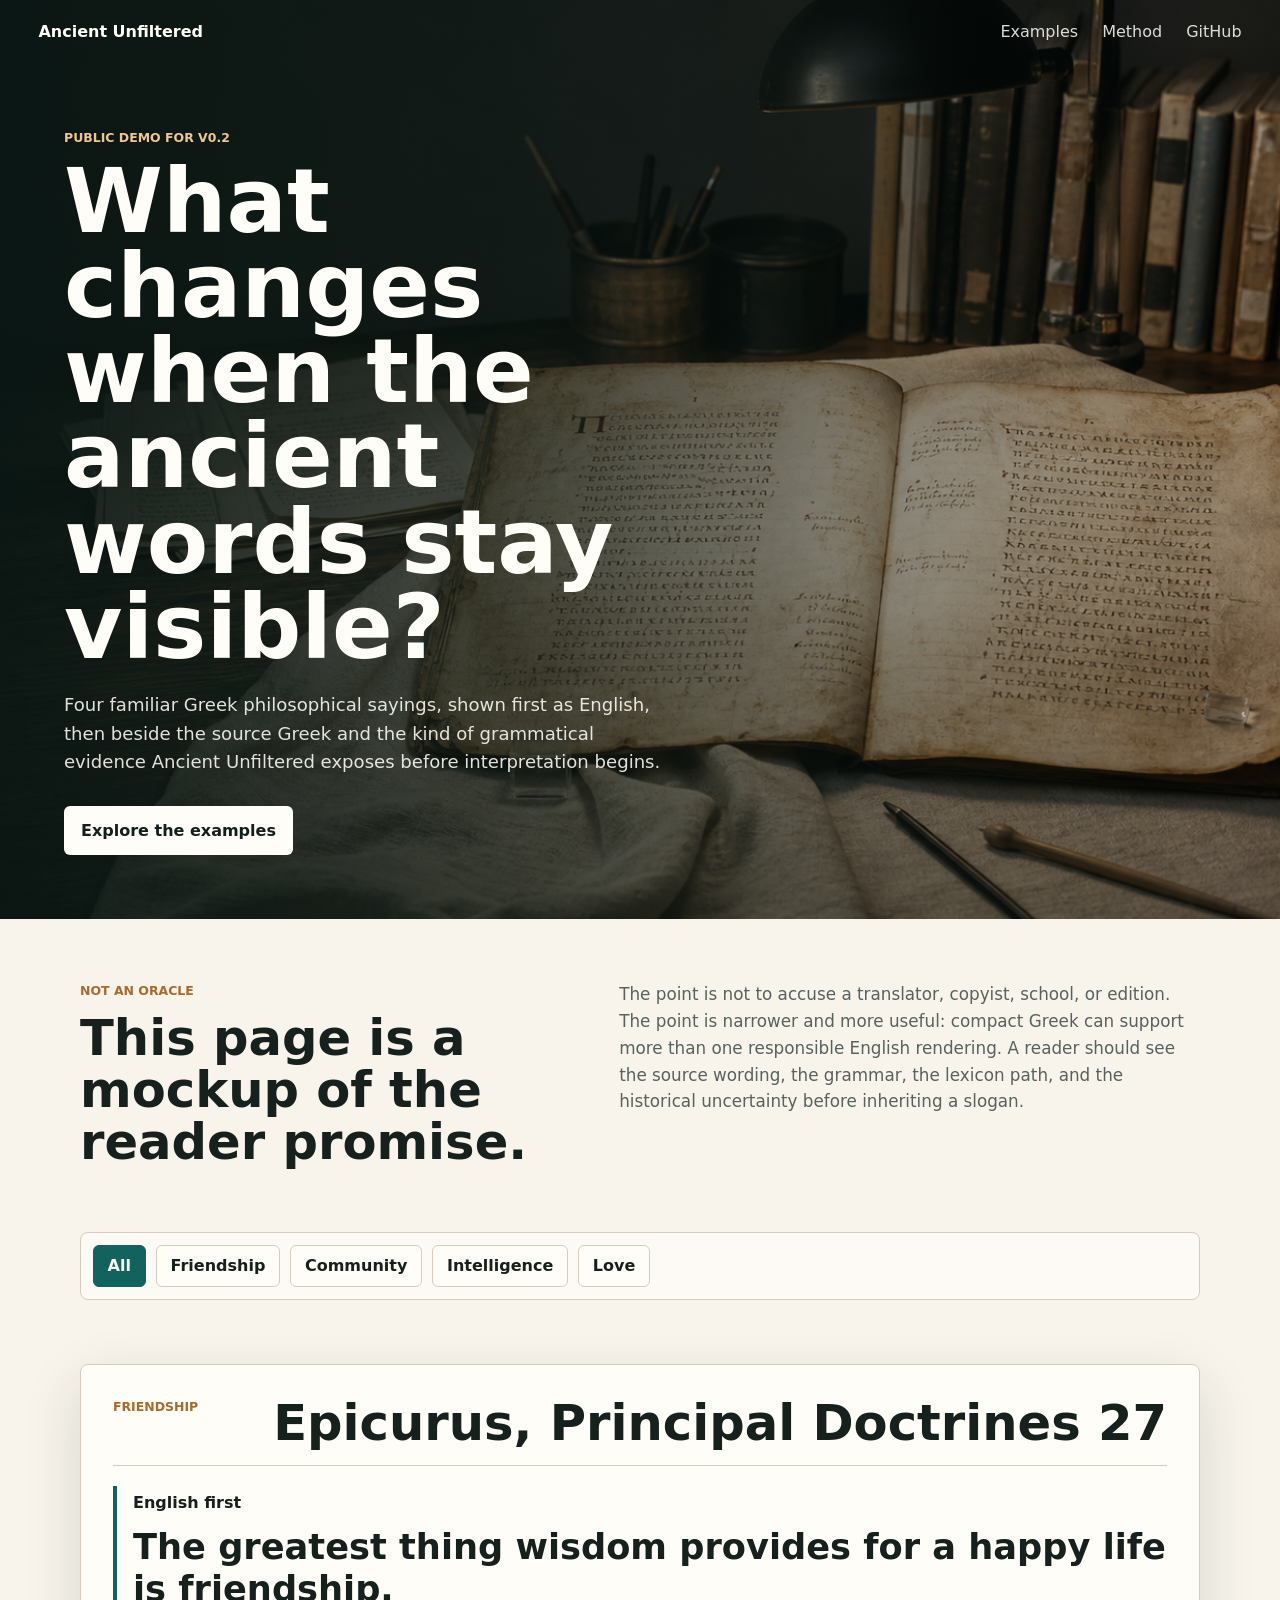
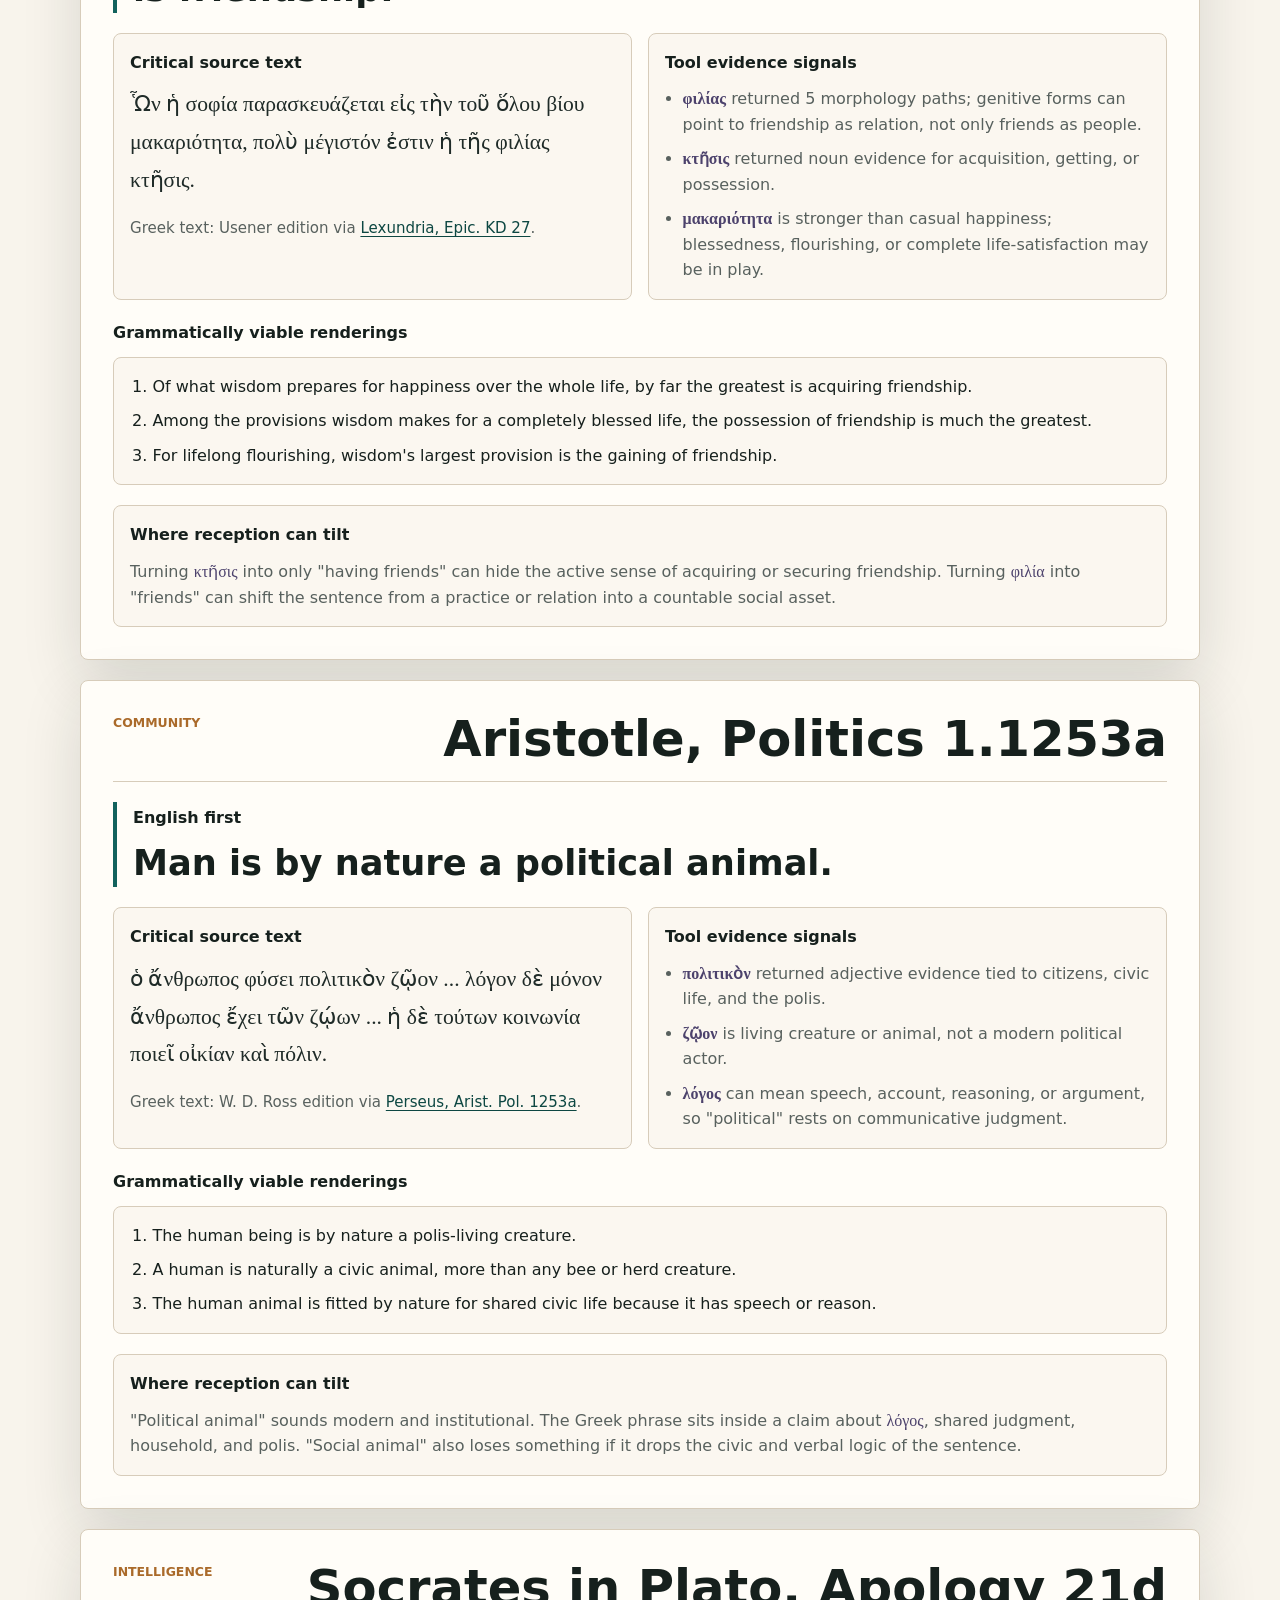
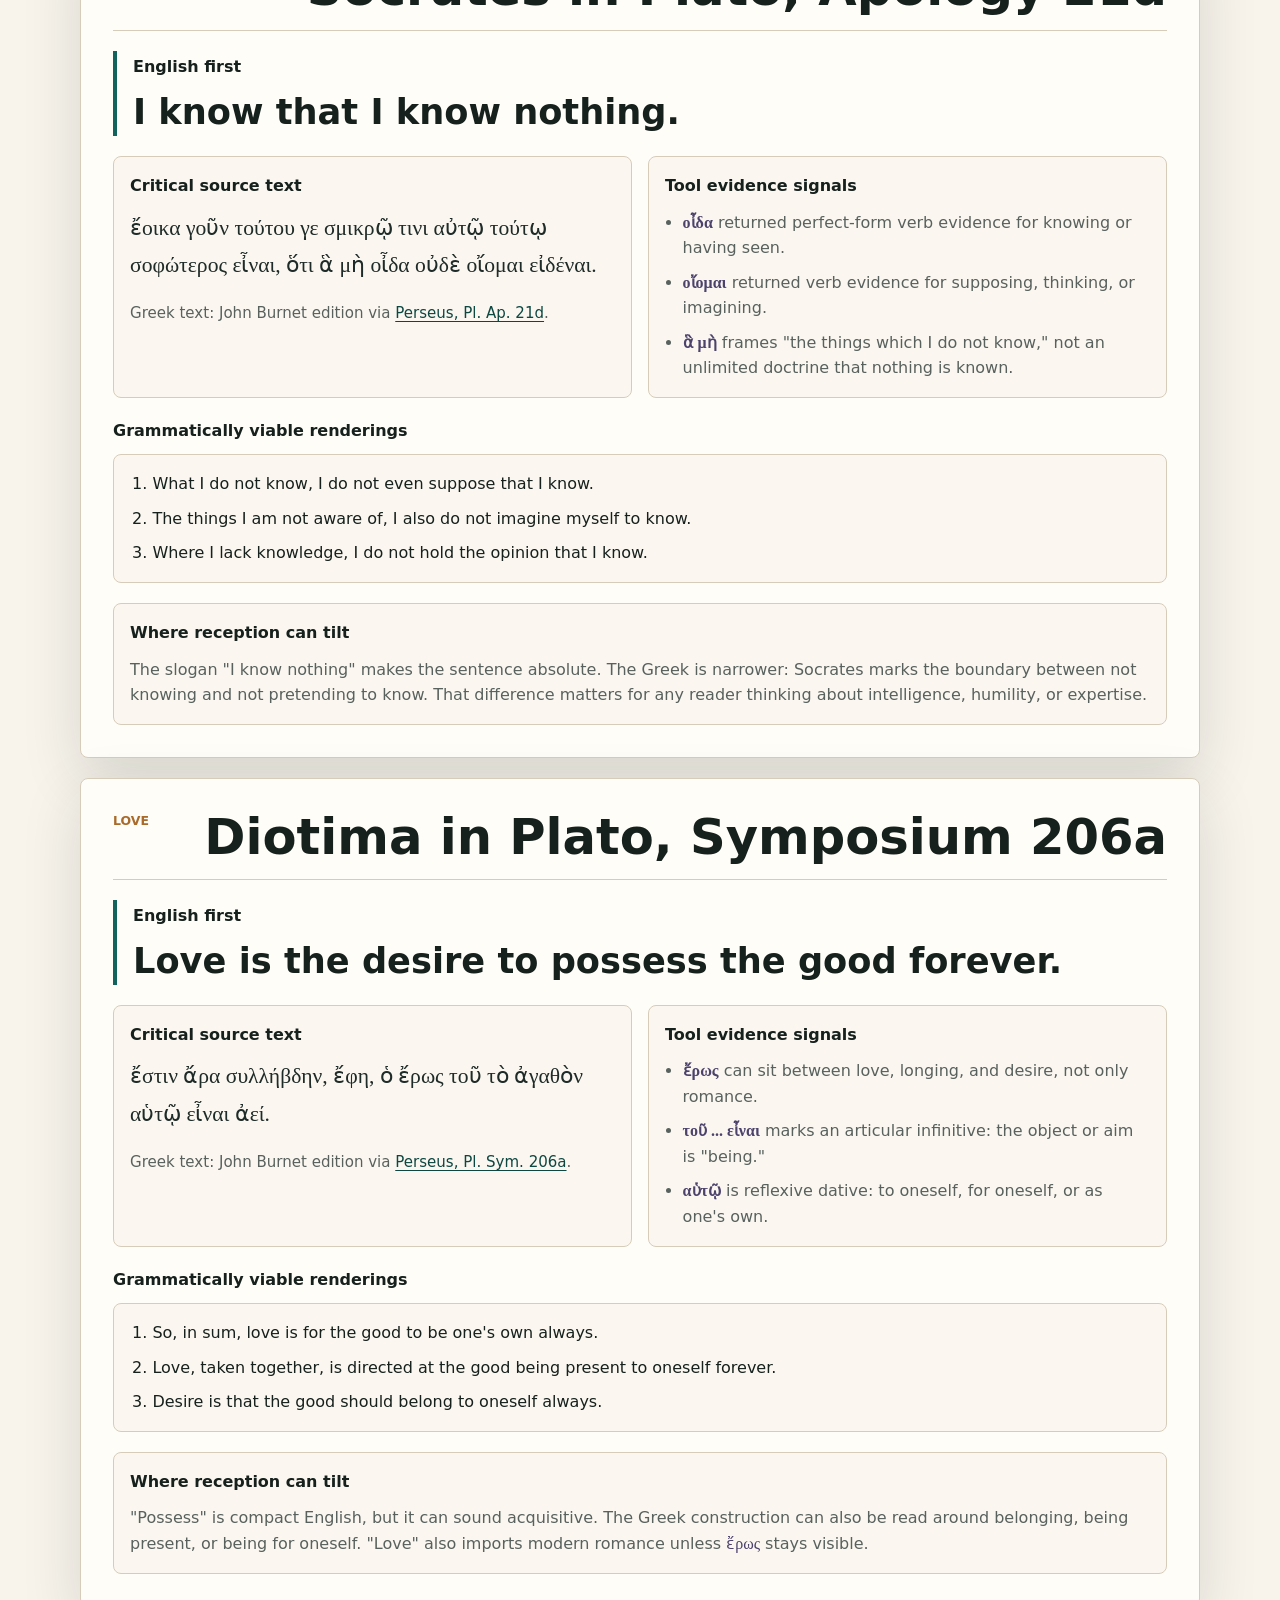
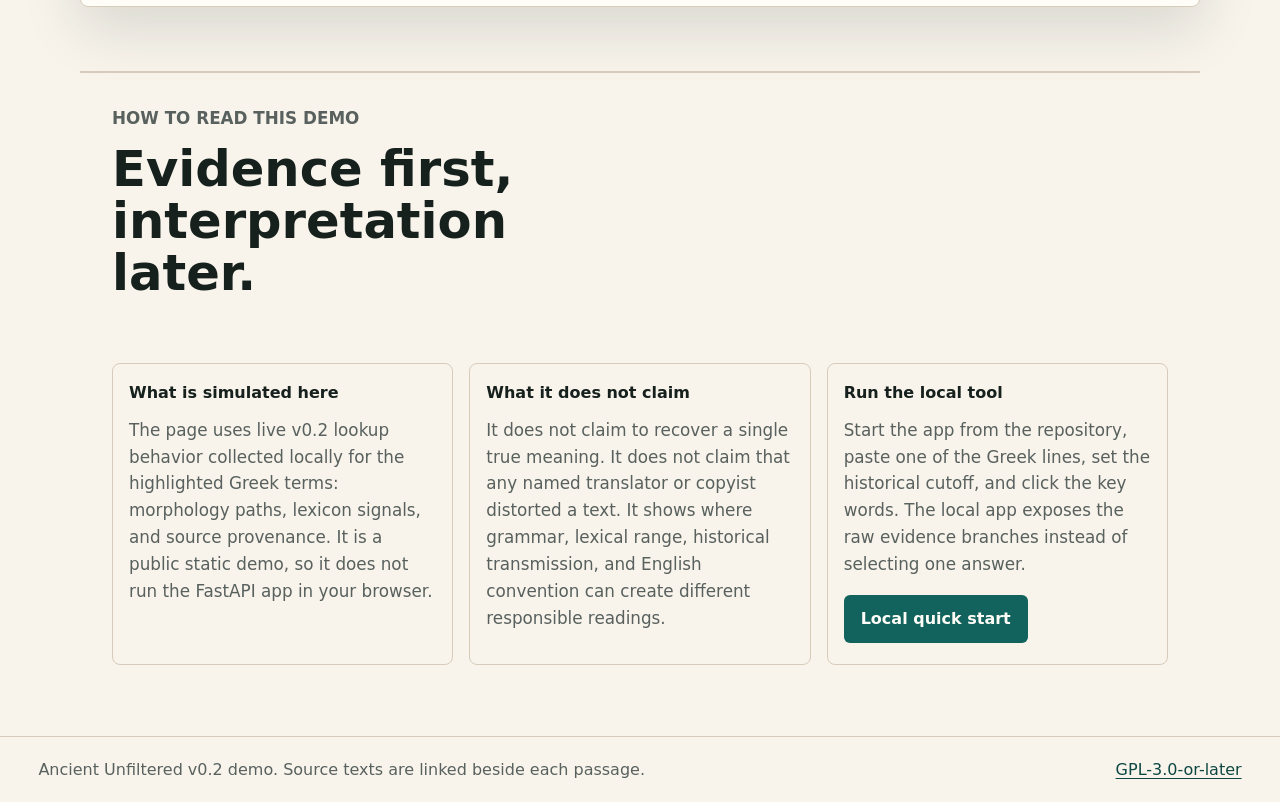
==== docs/index.html @ 6c8d10ff "Add public philosophy demo page" ====
<!doctype html>
<html lang="en">
  <head>
    <meta charset="utf-8">
    <meta name="viewport" content="width=device-width, initial-scale=1">
    <title>Ancient Unfiltered Demo</title>
    <meta
      name="description"
      content="A static Ancient Unfiltered demo showing how Greek grammar and source evidence can widen familiar philosophical translations."
    >
    <link rel="stylesheet" href="styles.css">
    <script src="demo.js" defer></script>
  </head>
  <body>
    <header class="hero">
      <nav class="topbar" aria-label="Demo navigation">
        <a class="brand" href="#top" aria-label="Ancient Unfiltered demo home">Ancient Unfiltered</a>
        <div class="navlinks">
          <a href="#examples">Examples</a>
          <a href="#method">Method</a>
          <a href="https://github.com/filipzarzynski/ancient-unfiltered">GitHub</a>
        </div>
      </nav>
      <section class="hero-copy" id="top">
        <p class="eyebrow">Public demo for v0.2</p>
        <h1>What changes when the ancient words stay visible?</h1>
        <p>
          Four familiar Greek philosophical sayings, shown first as English,
          then beside the source Greek and the kind of grammatical evidence
          Ancient Unfiltered exposes before interpretation begins.
        </p>
        <a class="primary-link" href="#examples">Explore the examples</a>
      </section>
    </header>

    <main>
      <section class="intro" aria-labelledby="intro-title">
        <div>
          <p class="eyebrow">Not an oracle</p>
          <h2 id="intro-title">This page is a mockup of the reader promise.</h2>
        </div>
        <p>
          The point is not to accuse a translator, copyist, school, or edition.
          The point is narrower and more useful: compact Greek can support more
          than one responsible English rendering. A reader should see the
          source wording, the grammar, the lexicon path, and the historical
          uncertainty before inheriting a slogan.
        </p>
      </section>

      <section class="toolbar" aria-label="Filter examples">
        <button class="filter-button active" type="button" data-filter="all">All</button>
        <button class="filter-button" type="button" data-filter="friendship">Friendship</button>
        <button class="filter-button" type="button" data-filter="community">Community</button>
        <button class="filter-button" type="button" data-filter="intelligence">Intelligence</button>
        <button class="filter-button" type="button" data-filter="love">Love</button>
      </section>

      <section class="examples" id="examples" aria-label="Greek philosophy examples">
        <article class="example" data-theme="friendship">
          <div class="example-heading">
            <p class="theme-label">Friendship</p>
            <h2>Epicurus, Principal Doctrines 27</h2>
          </div>

          <section class="english-first" aria-label="English first">
            <h3>English first</h3>
            <p>The greatest thing wisdom provides for a happy life is friendship.</p>
          </section>

          <div class="source-grid">
            <section aria-label="Greek source">
              <h3>Critical source text</h3>
              <blockquote lang="grc">
                Ὧν ἡ σοφία παρασκευάζεται εἰς τὴν τοῦ ὅλου βίου μακαριότητα,
                πολὺ μέγιστόν ἐστιν ἡ τῆς φιλίας κτῆσις.
              </blockquote>
              <p class="source-note">
                Greek text: Usener edition via
                <a href="https://lexundria.com/epic_kd/27/cf">Lexundria, Epic. KD 27</a>.
              </p>
            </section>

            <section aria-label="Tool evidence">
              <h3>Tool evidence signals</h3>
              <ul class="evidence-list">
                <li><strong>φιλίας</strong> returned 5 morphology paths; genitive forms can point to friendship as relation, not only friends as people.</li>
                <li><strong>κτῆσις</strong> returned noun evidence for acquisition, getting, or possession.</li>
                <li><strong>μακαριότητα</strong> is stronger than casual happiness; blessedness, flourishing, or complete life-satisfaction may be in play.</li>
              </ul>
            </section>
          </div>

          <section aria-label="Translation variants">
            <h3>Grammatically viable renderings</h3>
            <ol class="renderings">
              <li>Of what wisdom prepares for happiness over the whole life, by far the greatest is acquiring friendship.</li>
              <li>Among the provisions wisdom makes for a completely blessed life, the possession of friendship is much the greatest.</li>
              <li>For lifelong flourishing, wisdom's largest provision is the gaining of friendship.</li>
            </ol>
          </section>

          <section class="tilt" aria-label="Translation tilt">
            <h3>Where reception can tilt</h3>
            <p>
              Turning <span lang="grc">κτῆσις</span> into only "having friends"
              can hide the active sense of acquiring or securing friendship.
              Turning <span lang="grc">φιλία</span> into "friends" can shift the
              sentence from a practice or relation into a countable social asset.
            </p>
          </section>
        </article>

        <article class="example" data-theme="community">
          <div class="example-heading">
            <p class="theme-label">Community</p>
            <h2>Aristotle, Politics 1.1253a</h2>
          </div>

          <section class="english-first" aria-label="English first">
            <h3>English first</h3>
            <p>Man is by nature a political animal.</p>
          </section>

          <div class="source-grid">
            <section aria-label="Greek source">
              <h3>Critical source text</h3>
              <blockquote lang="grc">
                ὁ ἄνθρωπος φύσει πολιτικὸν ζῷον ... λόγον δὲ μόνον ἄνθρωπος
                ἔχει τῶν ζῴων ... ἡ δὲ τούτων κοινωνία ποιεῖ οἰκίαν καὶ πόλιν.
              </blockquote>
              <p class="source-note">
                Greek text: W. D. Ross edition via
                <a href="https://www.perseus.tufts.edu/hopper/text?doc=Perseus%3Aabo%3Atlg%2C0086%2C035%3A1%3A1253a">Perseus, Arist. Pol. 1253a</a>.
              </p>
            </section>

            <section aria-label="Tool evidence">
              <h3>Tool evidence signals</h3>
              <ul class="evidence-list">
                <li><strong>πολιτικὸν</strong> returned adjective evidence tied to citizens, civic life, and the polis.</li>
                <li><strong>ζῷον</strong> is living creature or animal, not a modern political actor.</li>
                <li><strong>λόγος</strong> can mean speech, account, reasoning, or argument, so "political" rests on communicative judgment.</li>
              </ul>
            </section>
          </div>

          <section aria-label="Translation variants">
            <h3>Grammatically viable renderings</h3>
            <ol class="renderings">
              <li>The human being is by nature a polis-living creature.</li>
              <li>A human is naturally a civic animal, more than any bee or herd creature.</li>
              <li>The human animal is fitted by nature for shared civic life because it has speech or reason.</li>
            </ol>
          </section>

          <section class="tilt" aria-label="Translation tilt">
            <h3>Where reception can tilt</h3>
            <p>
              "Political animal" sounds modern and institutional. The Greek
              phrase sits inside a claim about <span lang="grc">λόγος</span>,
              shared judgment, household, and polis. "Social animal" also loses
              something if it drops the civic and verbal logic of the sentence.
            </p>
          </section>
        </article>

        <article class="example" data-theme="intelligence">
          <div class="example-heading">
            <p class="theme-label">Intelligence</p>
            <h2>Socrates in Plato, Apology 21d</h2>
          </div>

          <section class="english-first" aria-label="English first">
            <h3>English first</h3>
            <p>I know that I know nothing.</p>
          </section>

          <div class="source-grid">
            <section aria-label="Greek source">
              <h3>Critical source text</h3>
              <blockquote lang="grc">
                ἔοικα γοῦν τούτου γε σμικρῷ τινι αὐτῷ τούτῳ σοφώτερος εἶναι,
                ὅτι ἃ μὴ οἶδα οὐδὲ οἴομαι εἰδέναι.
              </blockquote>
              <p class="source-note">
                Greek text: John Burnet edition via
                <a href="https://www.perseus.tufts.edu/hopper/text?doc=Perseus%3Atext%3A1999.01.0169%3Atext%3DApol.%3Asection%3D21d">Perseus, Pl. Ap. 21d</a>.
              </p>
            </section>

            <section aria-label="Tool evidence">
              <h3>Tool evidence signals</h3>
              <ul class="evidence-list">
                <li><strong>οἶδα</strong> returned perfect-form verb evidence for knowing or having seen.</li>
                <li><strong>οἴομαι</strong> returned verb evidence for supposing, thinking, or imagining.</li>
                <li><strong>ἃ μὴ</strong> frames "the things which I do not know," not an unlimited doctrine that nothing is known.</li>
              </ul>
            </section>
          </div>

          <section aria-label="Translation variants">
            <h3>Grammatically viable renderings</h3>
            <ol class="renderings">
              <li>What I do not know, I do not even suppose that I know.</li>
              <li>The things I am not aware of, I also do not imagine myself to know.</li>
              <li>Where I lack knowledge, I do not hold the opinion that I know.</li>
            </ol>
          </section>

          <section class="tilt" aria-label="Translation tilt">
            <h3>Where reception can tilt</h3>
            <p>
              The slogan "I know nothing" makes the sentence absolute. The
              Greek is narrower: Socrates marks the boundary between not knowing
              and not pretending to know. That difference matters for any reader
              thinking about intelligence, humility, or expertise.
            </p>
          </section>
        </article>

        <article class="example" data-theme="love">
          <div class="example-heading">
            <p class="theme-label">Love</p>
            <h2>Diotima in Plato, Symposium 206a</h2>
          </div>

          <section class="english-first" aria-label="English first">
            <h3>English first</h3>
            <p>Love is the desire to possess the good forever.</p>
          </section>

          <div class="source-grid">
            <section aria-label="Greek source">
              <h3>Critical source text</h3>
              <blockquote lang="grc">
                ἔστιν ἄρα συλλήβδην, ἔφη, ὁ ἔρως τοῦ τὸ ἀγαθὸν αὑτῷ εἶναι ἀεί.
              </blockquote>
              <p class="source-note">
                Greek text: John Burnet edition via
                <a href="https://www.perseus.tufts.edu/hopper/text?doc=Perseus%3Atext%3A1999.01.0173%3Atext%3DSym.%3Apage%3D206">Perseus, Pl. Sym. 206a</a>.
              </p>
            </section>

            <section aria-label="Tool evidence">
              <h3>Tool evidence signals</h3>
              <ul class="evidence-list">
                <li><strong>ἔρως</strong> can sit between love, longing, and desire, not only romance.</li>
                <li><strong>τοῦ ... εἶναι</strong> marks an articular infinitive: the object or aim is "being."</li>
                <li><strong>αὑτῷ</strong> is reflexive dative: to oneself, for oneself, or as one's own.</li>
              </ul>
            </section>
          </div>

          <section aria-label="Translation variants">
            <h3>Grammatically viable renderings</h3>
            <ol class="renderings">
              <li>So, in sum, love is for the good to be one's own always.</li>
              <li>Love, taken together, is directed at the good being present to oneself forever.</li>
              <li>Desire is that the good should belong to oneself always.</li>
            </ol>
          </section>

          <section class="tilt" aria-label="Translation tilt">
            <h3>Where reception can tilt</h3>
            <p>
              "Possess" is compact English, but it can sound acquisitive. The
              Greek construction can also be read around belonging, being
              present, or being for oneself. "Love" also imports modern romance
              unless <span lang="grc">ἔρως</span> stays visible.
            </p>
          </section>
        </article>
      </section>

      <section class="method" id="method" aria-labelledby="method-title">
        <div>
          <p class="eyebrow">How to read this demo</p>
          <h2 id="method-title">Evidence first, interpretation later.</h2>
        </div>
        <div class="method-grid">
          <section>
            <h3>What is simulated here</h3>
            <p>
              The page uses live v0.2 lookup behavior collected locally for the
              highlighted Greek terms: morphology paths, lexicon signals, and
              source provenance. It is a public static demo, so it does not run
              the FastAPI app in your browser.
            </p>
          </section>
          <section>
            <h3>What it does not claim</h3>
            <p>
              It does not claim to recover a single true meaning. It does not
              claim that any named translator or copyist distorted a text. It
              shows where grammar, lexical range, historical transmission, and
              English convention can create different responsible readings.
            </p>
          </section>
          <section>
            <h3>Run the local tool</h3>
            <p>
              Start the app from the repository, paste one of the Greek lines,
              set the historical cutoff, and click the key words. The local app
              exposes the raw evidence branches instead of selecting one answer.
            </p>
            <a class="secondary-link" href="https://github.com/filipzarzynski/ancient-unfiltered#quick-start">Local quick start</a>
          </section>
        </div>
      </section>
    </main>

    <footer class="footer">
      <p>Ancient Unfiltered v0.2 demo. Source texts are linked beside each passage.</p>
      <a href="https://github.com/filipzarzynski/ancient-unfiltered/blob/main/LICENSE">GPL-3.0-or-later</a>
    </footer>
  </body>
</html>
---- docs/styles.css ----
:root {
  color-scheme: light;
  --ink: #16201d;
  --muted: #58615e;
  --paper: #f8f4ec;
  --panel: #fffdf8;
  --line: #d7ccba;
  --accent: #12625d;
  --accent-dark: #0d4742;
  --gold: #aa6a2a;
  --violet: #4c426c;
  --shadow: 0 20px 60px rgba(22, 32, 29, 0.14);
  font-family:
    Inter, ui-sans-serif, system-ui, -apple-system, BlinkMacSystemFont, "Segoe UI",
    sans-serif;
}

* {
  box-sizing: border-box;
}

html {
  scroll-behavior: smooth;
  overflow-x: hidden;
}

body {
  margin: 0;
  background: var(--paper);
  color: var(--ink);
  line-height: 1.6;
  overflow-x: hidden;
}

a {
  color: var(--accent-dark);
  text-decoration-thickness: 0.08em;
  text-underline-offset: 0.18em;
}

a:focus-visible,
button:focus-visible {
  outline: 3px solid #d9913d;
  outline-offset: 4px;
}

.hero {
  min-height: 88vh;
  color: #fffdf8;
  background:
    linear-gradient(90deg, rgba(9, 22, 19, 0.92), rgba(9, 22, 19, 0.72) 38%, rgba(9, 22, 19, 0.18)),
    url("assets/manuscript-desk.png") center right / cover;
  display: grid;
  grid-template-rows: auto 1fr;
}

.topbar {
  display: flex;
  justify-content: space-between;
  gap: 1rem;
  align-items: center;
  padding: 1.2rem clamp(1rem, 3vw, 3rem);
}

.brand,
.navlinks a {
  color: #fffdf8;
  text-decoration: none;
}

.brand {
  font-weight: 800;
  letter-spacing: 0;
}

.navlinks {
  display: flex;
  gap: clamp(0.8rem, 2vw, 1.5rem);
  flex-wrap: wrap;
  justify-content: flex-end;
}

.navlinks a {
  color: rgba(255, 253, 248, 0.86);
}

.hero-copy {
  align-self: center;
  width: min(760px, 100%);
  max-width: 760px;
  padding: clamp(2rem, 5vw, 5rem);
}

.eyebrow,
.theme-label {
  margin: 0 0 0.7rem;
  color: var(--gold);
  font-size: 0.78rem;
  font-weight: 800;
  text-transform: uppercase;
}

.hero .eyebrow {
  color: #f0c68f;
}

h1,
h2,
h3,
p {
  overflow-wrap: anywhere;
}

h1 {
  width: min(690px, 100%);
  max-width: 690px;
  margin: 0;
  font-size: clamp(2.6rem, 7vw, 5.7rem);
  line-height: 0.95;
  letter-spacing: 0;
}

h2 {
  margin: 0;
  font-size: clamp(1.8rem, 4vw, 3.1rem);
  line-height: 1.05;
  letter-spacing: 0;
}

h3 {
  margin: 0 0 0.7rem;
  font-size: 1rem;
  letter-spacing: 0;
}

.hero-copy p:not(.eyebrow) {
  max-width: 610px;
  margin: 1.3rem 0 1.8rem;
  color: rgba(255, 253, 248, 0.88);
  font-size: 1.13rem;
}

.primary-link,
.secondary-link {
  display: inline-flex;
  align-items: center;
  min-height: 44px;
  padding: 0.65rem 1rem;
  border: 1px solid transparent;
  border-radius: 6px;
  font-weight: 800;
  text-decoration: none;
}

.primary-link {
  background: #fffdf8;
  color: #12201d;
}

.secondary-link {
  background: var(--accent);
  color: #fffdf8;
}

main {
  display: grid;
  gap: clamp(2rem, 5vw, 4rem);
  padding: clamp(1rem, 3vw, 3rem);
}

.intro,
.method {
  width: min(1120px, 100%);
  margin: 0 auto;
  display: grid;
  grid-template-columns: minmax(0, 0.9fr) minmax(0, 1.1fr);
  gap: clamp(1.4rem, 5vw, 4rem);
  align-items: start;
}

.intro {
  padding-top: 1.5rem;
}

.intro p:last-child,
.method p {
  margin-top: 0;
  color: var(--muted);
  font-size: 1.05rem;
}

.toolbar {
  width: min(1120px, 100%);
  margin: 0 auto;
  display: flex;
  gap: 0.65rem;
  flex-wrap: wrap;
  padding: 0.75rem;
  border: 1px solid var(--line);
  border-radius: 8px;
  background: rgba(255, 253, 248, 0.7);
}

.filter-button {
  min-height: 42px;
  border: 1px solid var(--line);
  border-radius: 6px;
  background: var(--panel);
  color: var(--ink);
  padding: 0.45rem 0.85rem;
  font: inherit;
  font-weight: 750;
  cursor: pointer;
}

.filter-button.active {
  background: var(--accent);
  border-color: var(--accent);
  color: #fffdf8;
}

.examples {
  width: min(1120px, 100%);
  margin: 0 auto;
  display: grid;
  gap: 1.25rem;
}

.example {
  display: grid;
  gap: 1.25rem;
  padding: clamp(1rem, 3vw, 2rem);
  background: var(--panel);
  border: 1px solid var(--line);
  border-radius: 8px;
  box-shadow: var(--shadow);
}

.example[hidden] {
  display: none;
}

.example-heading {
  display: flex;
  justify-content: space-between;
  gap: 1rem;
  align-items: start;
  border-bottom: 1px solid var(--line);
  padding-bottom: 1rem;
}

.english-first {
  border-left: 4px solid var(--accent);
  padding: 0.2rem 0 0.2rem 1rem;
}

.english-first p {
  margin: 0;
  font-size: clamp(1.35rem, 3vw, 2.2rem);
  line-height: 1.18;
  font-weight: 800;
}

.source-grid,
.method-grid {
  display: grid;
  grid-template-columns: repeat(2, minmax(0, 1fr));
  gap: 1rem;
}

.method-grid {
  grid-column: 1 / -1;
  grid-template-columns: repeat(3, minmax(0, 1fr));
}

.source-grid > section,
.method-grid > section,
.tilt,
.renderings {
  padding: 1rem;
  border: 1px solid var(--line);
  border-radius: 8px;
  background: rgba(248, 244, 236, 0.62);
}

blockquote {
  margin: 0;
  color: #1f2b28;
  font-family:
    "Noto Serif", "New Athena Unicode", "Times New Roman", Georgia, serif;
  font-size: 1.35rem;
  line-height: 1.75;
  overflow-wrap: anywhere;
}

.source-note {
  margin: 1rem 0 0;
  color: var(--muted);
  font-size: 0.94rem;
}

.evidence-list {
  margin: 0;
  padding-left: 1.1rem;
  color: var(--muted);
}

.evidence-list li + li {
  margin-top: 0.55rem;
}

.evidence-list strong,
.tilt span {
  color: var(--violet);
  font-family:
    "Noto Serif", "New Athena Unicode", "Times New Roman", Georgia, serif;
}

.renderings {
  margin: 0;
  padding-left: 2.4rem;
}

.renderings li + li {
  margin-top: 0.55rem;
}

.tilt p {
  margin: 0;
  color: var(--muted);
}

.method {
  padding: clamp(1rem, 3vw, 2rem);
  border-top: 2px solid var(--line);
}

.footer {
  display: flex;
  justify-content: space-between;
  gap: 1rem;
  flex-wrap: wrap;
  padding: 1.25rem clamp(1rem, 3vw, 3rem);
  color: var(--muted);
  border-top: 1px solid var(--line);
}

.footer p {
  margin: 0;
}

@media (max-width: 820px) {
  .hero {
    min-height: 82vh;
    background:
      linear-gradient(180deg, rgba(9, 22, 19, 0.94), rgba(9, 22, 19, 0.74) 58%, rgba(9, 22, 19, 0.52)),
      url("assets/manuscript-desk.png") center / cover;
  }

  .topbar,
  .example-heading,
  .intro,
  .method,
  .source-grid,
  .method-grid {
    grid-template-columns: 1fr;
  }

  .topbar,
  .example-heading {
    display: grid;
  }

  .navlinks {
    justify-content: start;
  }

  .hero-copy {
    padding: 2rem 1rem;
  }

  h1 {
    font-size: clamp(2.15rem, 10vw, 3.1rem);
    line-height: 1.04;
  }

  h2 {
    font-size: clamp(1.55rem, 8vw, 2.35rem);
  }

  .hero-copy p:not(.eyebrow) {
    font-size: 1rem;
  }
}

@media (max-width: 480px) {
  .toolbar,
  .filter-button {
    width: 100%;
  }

  .filter-button {
    justify-content: center;
  }
}

@media (prefers-reduced-motion: reduce) {
  html {
    scroll-behavior: auto;
  }
}
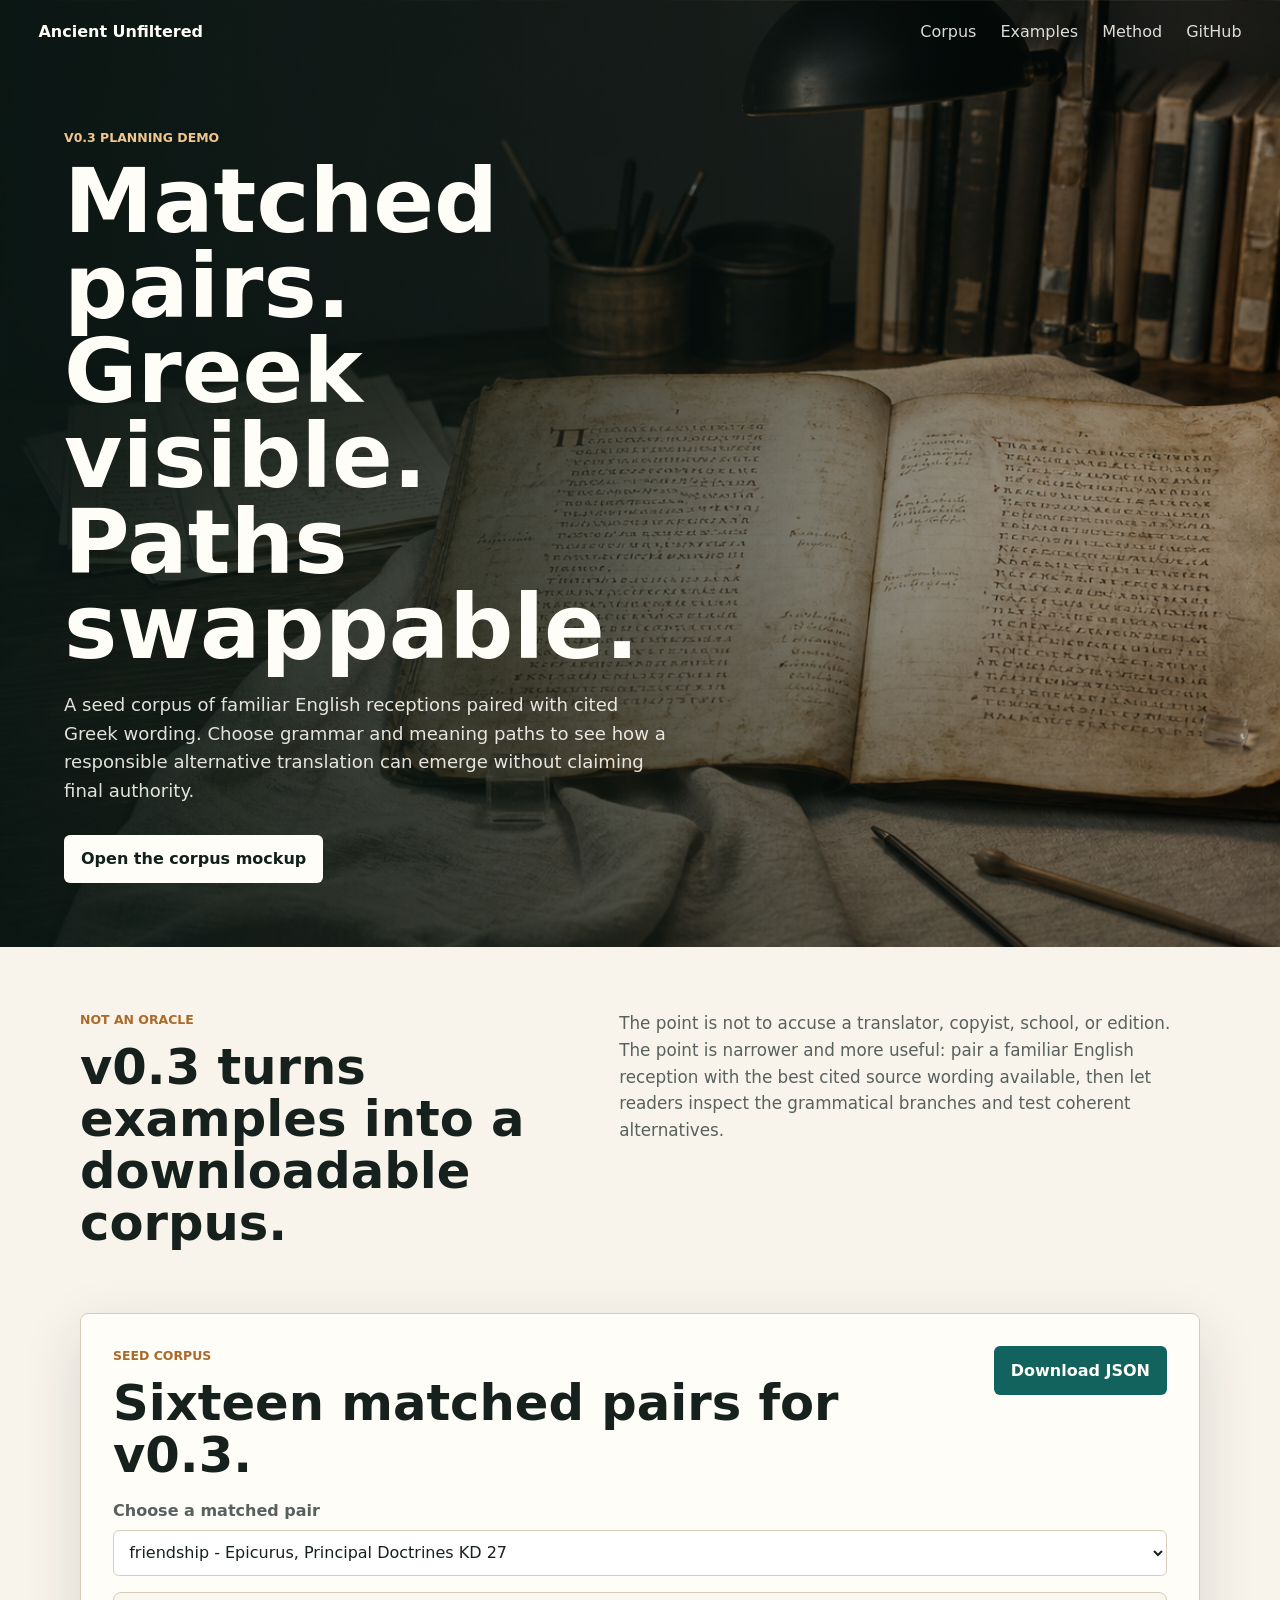
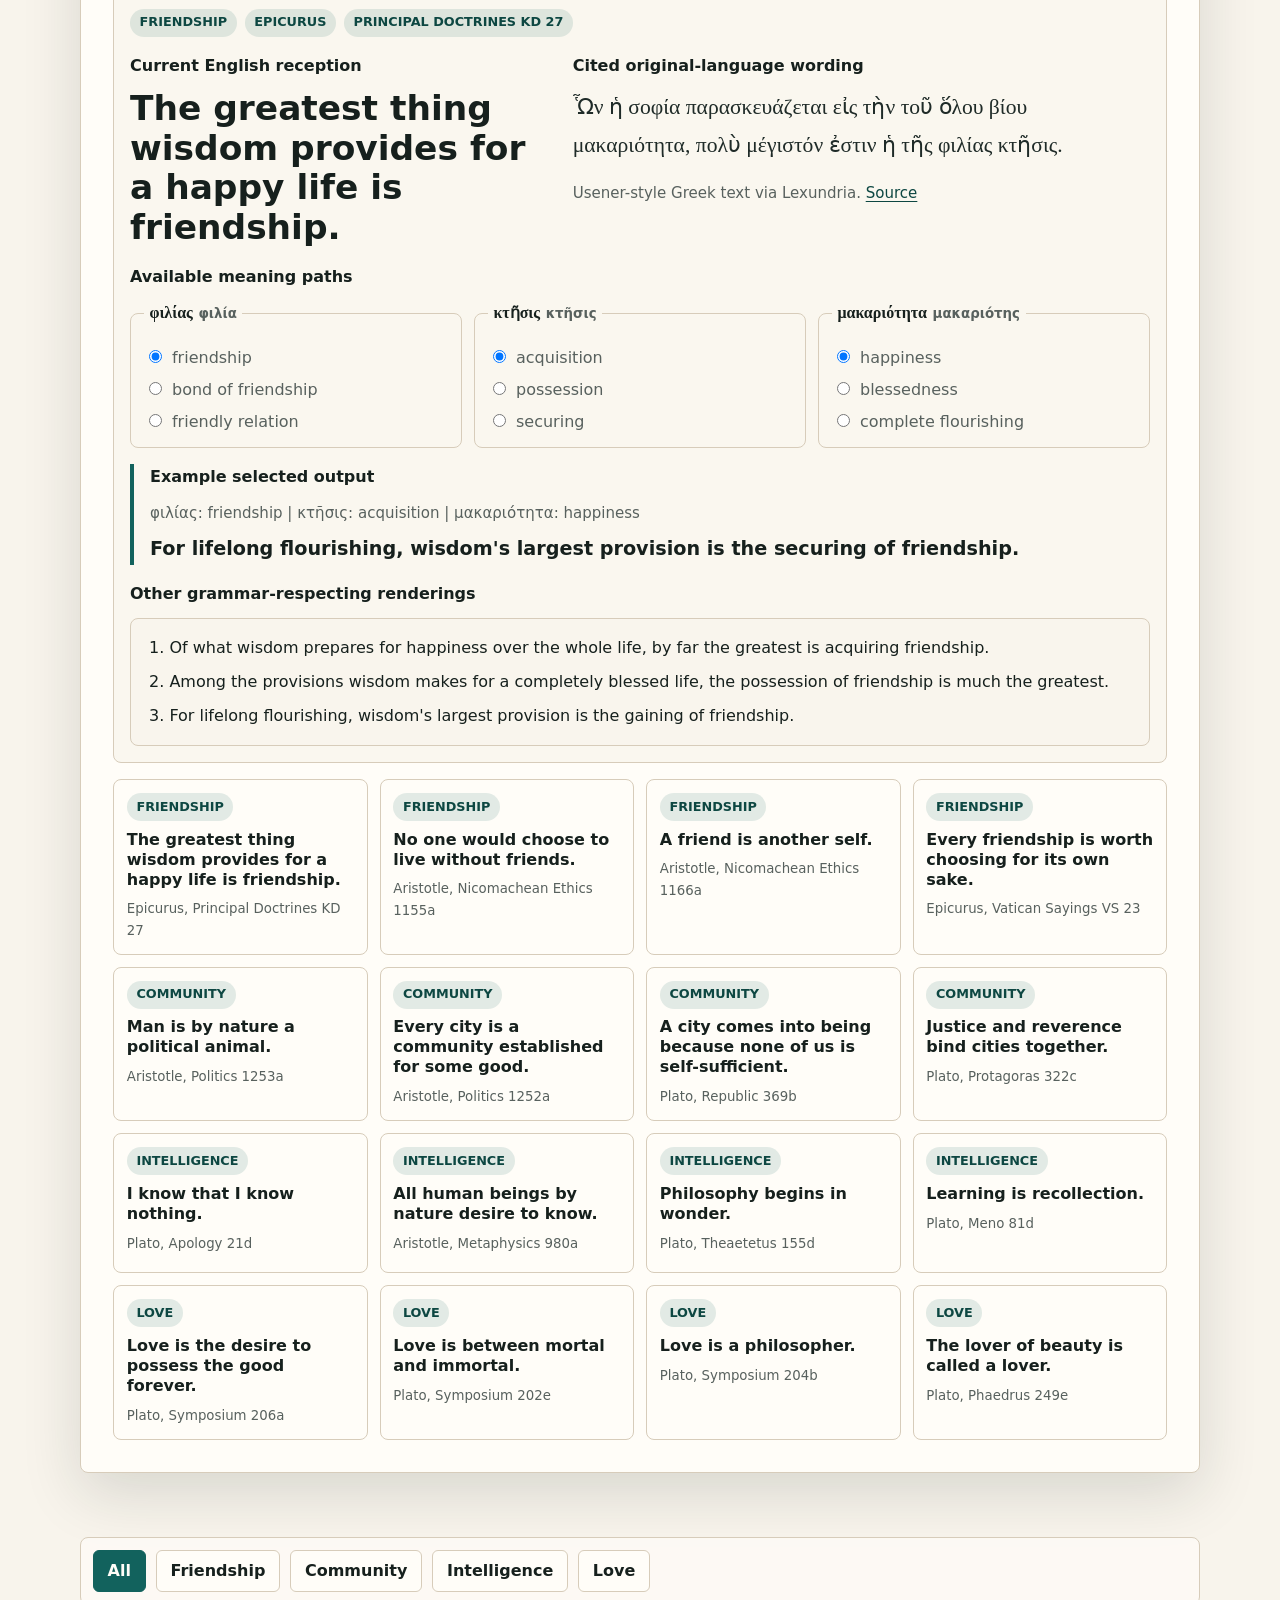
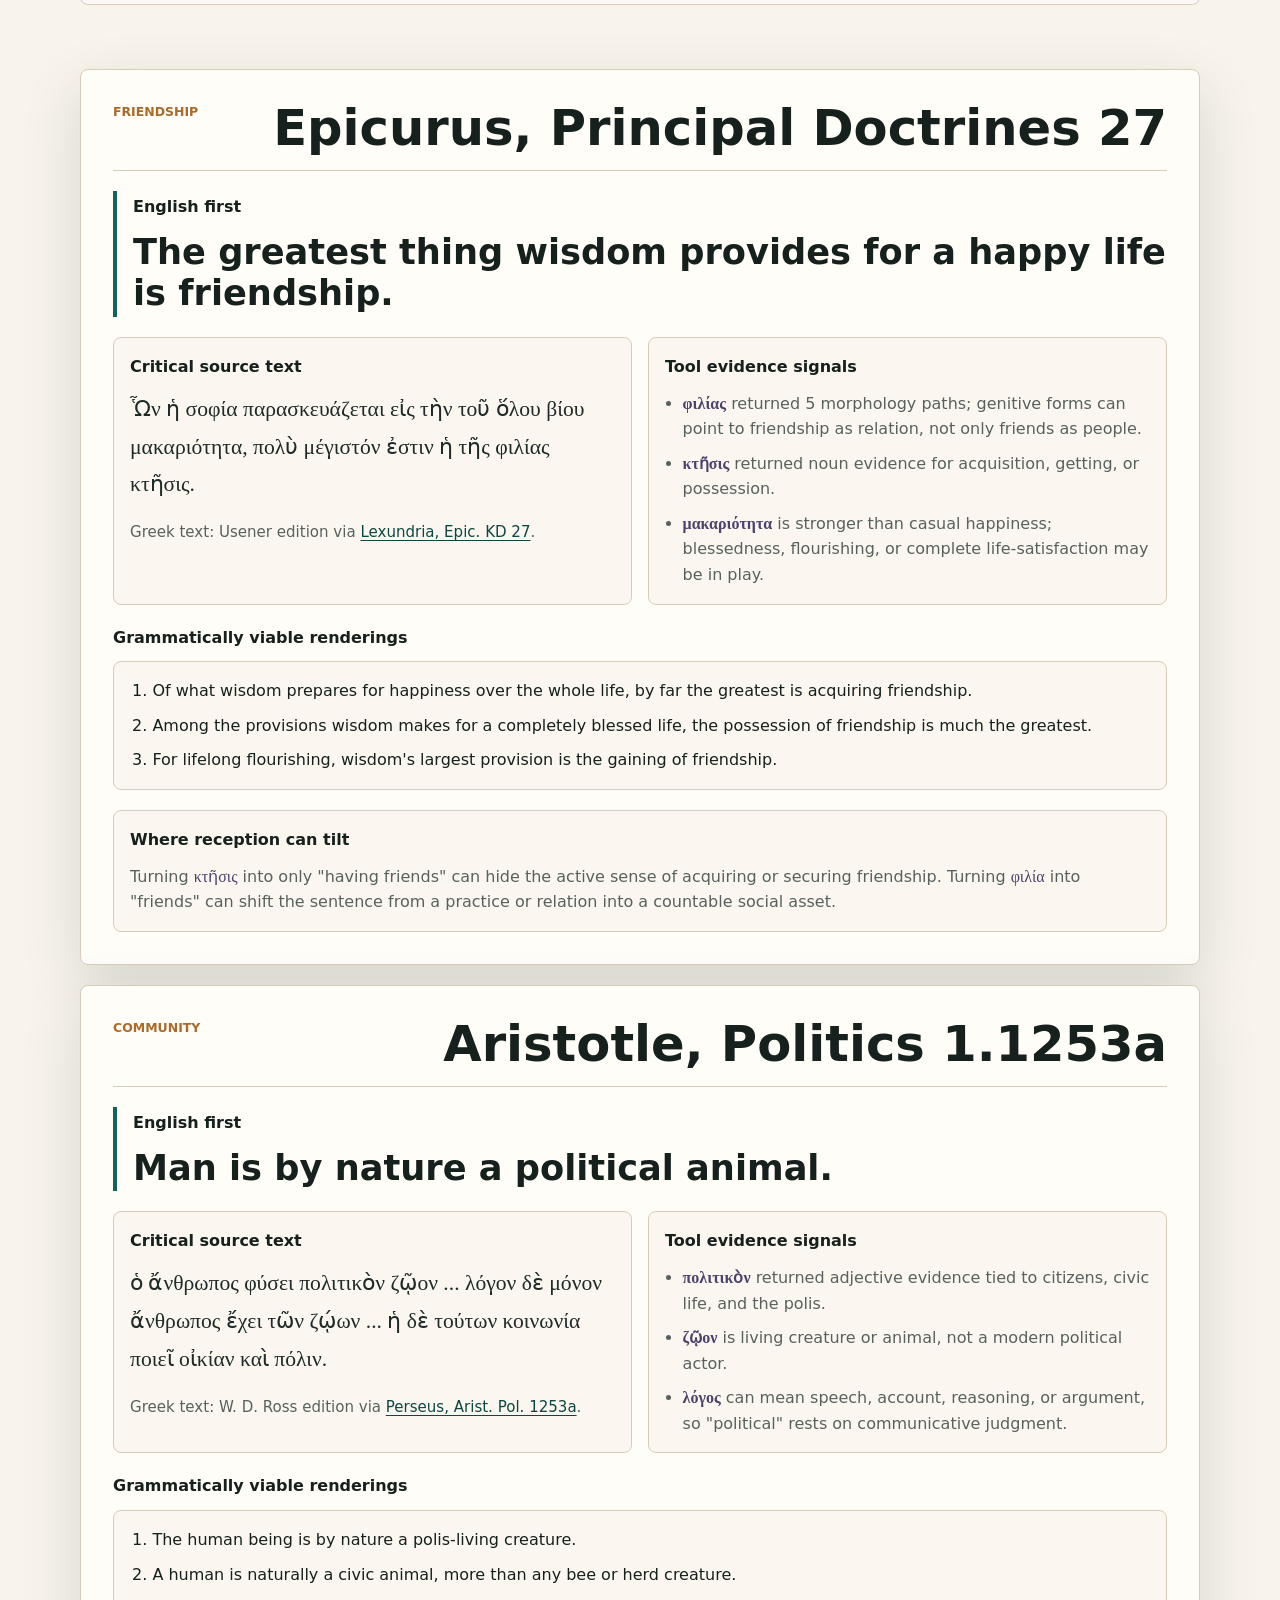
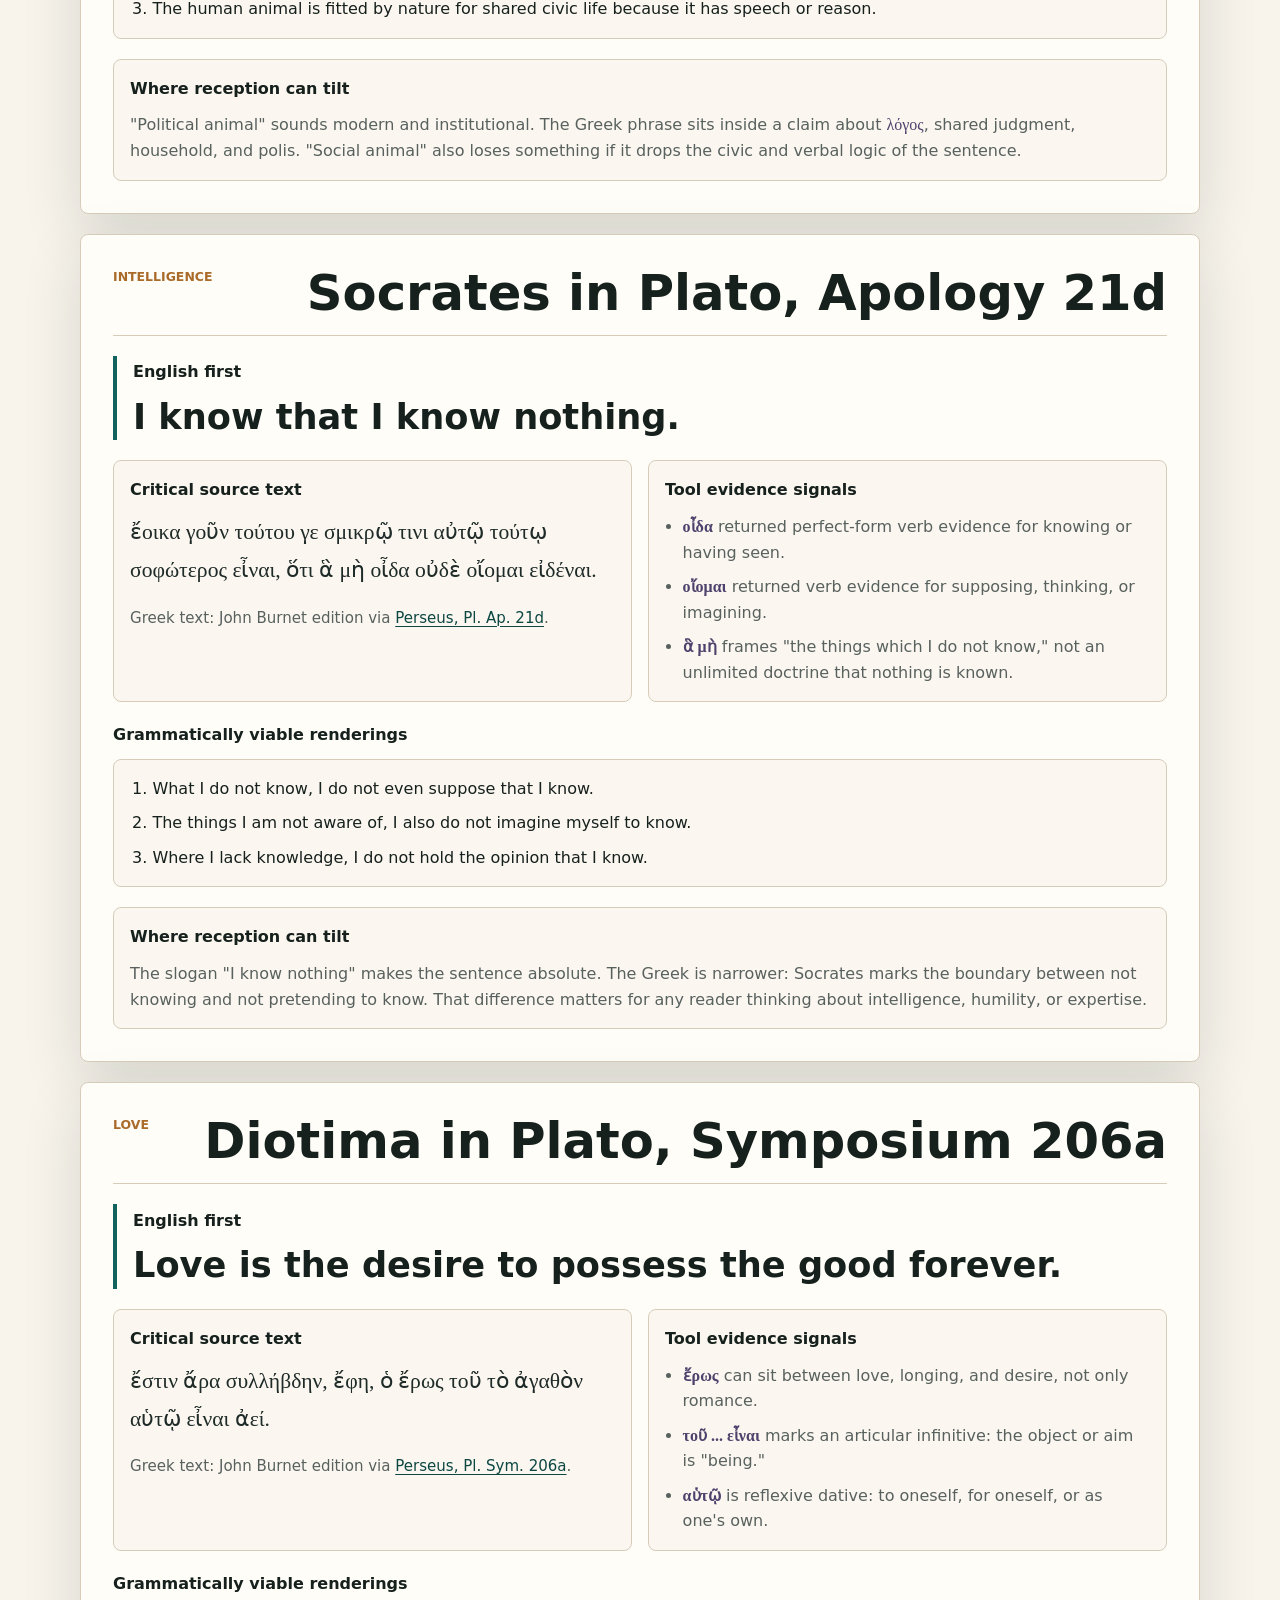
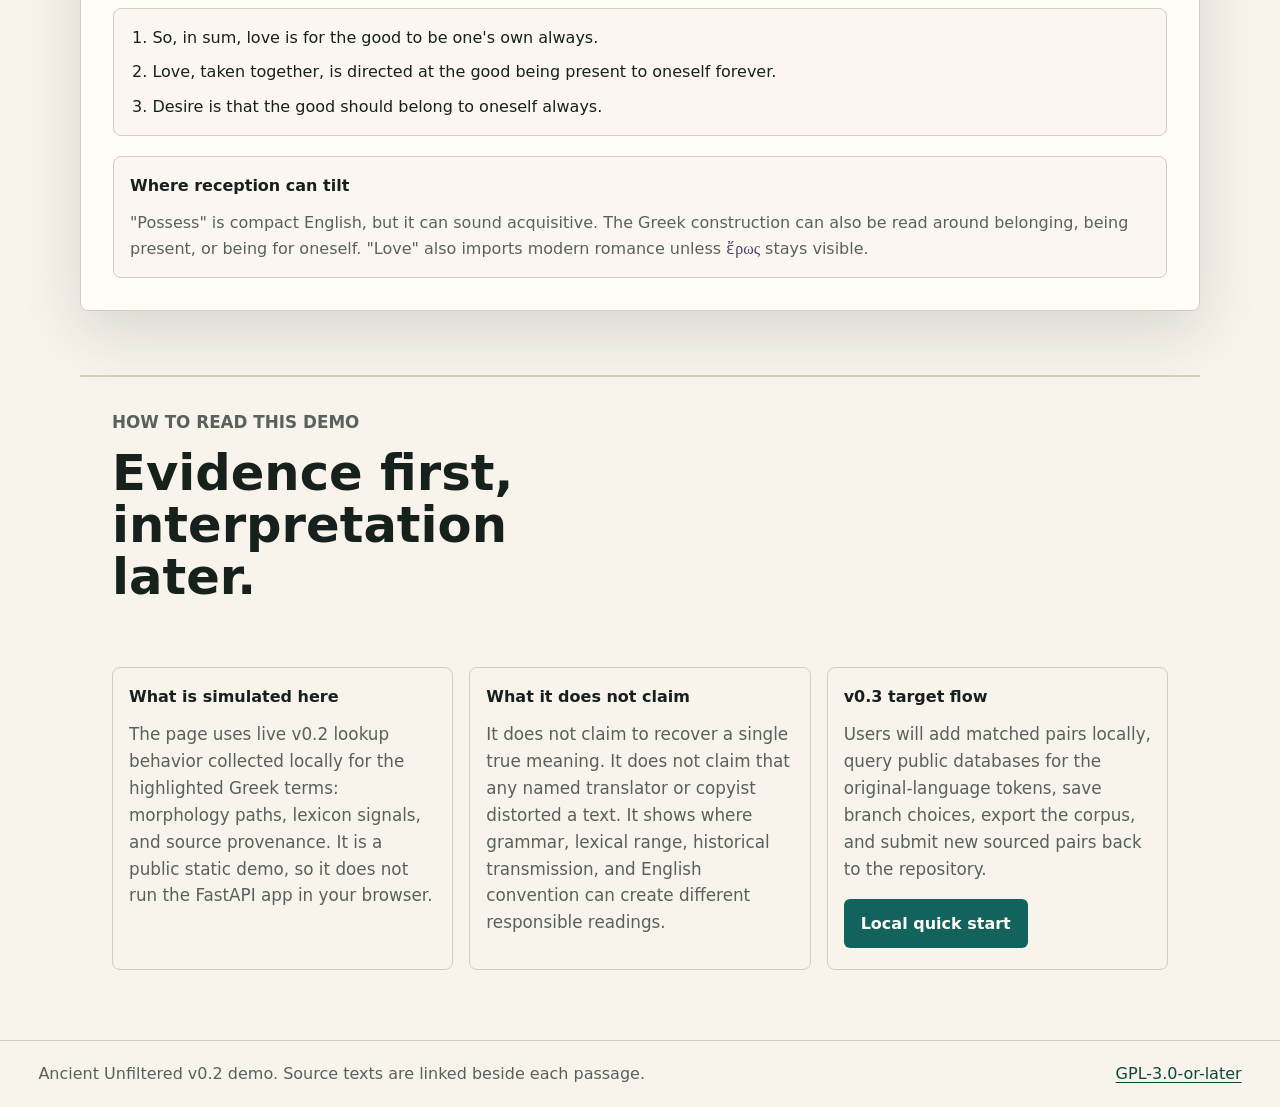
==== commit 22e6652b: "Plan v0.3 corpus path explorer" ====
--- a/docs/index.html
+++ b/docs/index.html
@@ -3,10 +3,10 @@
   <head>
     <meta charset="utf-8">
     <meta name="viewport" content="width=device-width, initial-scale=1">
-    <title>Ancient Unfiltered Demo</title>
+    <title>Ancient Unfiltered v0.3 Corpus Demo</title>
     <meta
       name="description"
-      content="A static Ancient Unfiltered demo showing how Greek grammar and source evidence can widen familiar philosophical translations."
+      content="A static Ancient Unfiltered v0.3 demo showing matched English and Greek corpus pairs with grammar-path translation experiments."
     >
     <link rel="stylesheet" href="styles.css">
     <script src="demo.js" defer></script>
@@ -16,20 +16,21 @@
       <nav class="topbar" aria-label="Demo navigation">
         <a class="brand" href="#top" aria-label="Ancient Unfiltered demo home">Ancient Unfiltered</a>
         <div class="navlinks">
+          <a href="#corpus">Corpus</a>
           <a href="#examples">Examples</a>
           <a href="#method">Method</a>
           <a href="https://github.com/filipzarzynski/ancient-unfiltered">GitHub</a>
         </div>
       </nav>
       <section class="hero-copy" id="top">
-        <p class="eyebrow">Public demo for v0.2</p>
-        <h1>What changes when the ancient words stay visible?</h1>
+        <p class="eyebrow">v0.3 planning demo</p>
+        <h1>Matched pairs.<br>Greek visible.<br>Paths swappable.</h1>
         <p>
-          Four familiar Greek philosophical sayings, shown first as English,
-          then beside the source Greek and the kind of grammatical evidence
-          Ancient Unfiltered exposes before interpretation begins.
+          A seed corpus of familiar English receptions paired with cited Greek
+          wording. Choose grammar and meaning paths to see how a responsible
+          alternative translation can emerge without claiming final authority.
         </p>
-        <a class="primary-link" href="#examples">Explore the examples</a>
+        <a class="primary-link" href="#corpus">Open the corpus mockup</a>
       </section>
     </header>
 
@@ -37,15 +38,35 @@
       <section class="intro" aria-labelledby="intro-title">
         <div>
           <p class="eyebrow">Not an oracle</p>
-          <h2 id="intro-title">This page is a mockup of the reader promise.</h2>
+          <h2 id="intro-title">v0.3 turns examples into a downloadable corpus.</h2>
         </div>
         <p>
           The point is not to accuse a translator, copyist, school, or edition.
-          The point is narrower and more useful: compact Greek can support more
-          than one responsible English rendering. A reader should see the
-          source wording, the grammar, the lexicon path, and the historical
-          uncertainty before inheriting a slogan.
+          The point is narrower and more useful: pair a familiar English
+          reception with the best cited source wording available, then let
+          readers inspect the grammatical branches and test coherent alternatives.
         </p>
+      </section>
+
+      <section class="corpus-lab" id="corpus" aria-labelledby="corpus-title">
+        <div class="corpus-head">
+          <div>
+            <p class="eyebrow">Seed corpus</p>
+            <h2 id="corpus-title">Sixteen matched pairs for v0.3.</h2>
+          </div>
+          <a class="secondary-link" href="corpus/v0.3-seed.json">Download JSON</a>
+        </div>
+
+        <div class="corpus-controls">
+          <label for="corpusSelect">Choose a matched pair</label>
+          <select id="corpusSelect"></select>
+        </div>
+
+        <article class="pair-focus" id="pairFocus" aria-live="polite">
+          <p>Loading corpus...</p>
+        </article>
+
+        <div class="corpus-list" id="corpusList" aria-label="All seed corpus entries"></div>
       </section>
 
       <section class="toolbar" aria-label="Filter examples">
@@ -298,11 +319,11 @@
             </p>
           </section>
           <section>
-            <h3>Run the local tool</h3>
-            <p>
-              Start the app from the repository, paste one of the Greek lines,
-              set the historical cutoff, and click the key words. The local app
-              exposes the raw evidence branches instead of selecting one answer.
+            <h3>v0.3 target flow</h3>
+            <p>
+              Users will add matched pairs locally, query public databases for
+              the original-language tokens, save branch choices, export the
+              corpus, and submit new sourced pairs back to the repository.
             </p>
             <a class="secondary-link" href="https://github.com/filipzarzynski/ancient-unfiltered#quick-start">Local quick start</a>
           </section>
--- a/docs/styles.css
+++ b/docs/styles.css
@@ -169,9 +169,14 @@
 }
 
 .intro,
-.method {
+.method,
+.corpus-lab {
   width: min(1120px, 100%);
   margin: 0 auto;
+}
+
+.intro,
+.method {
   display: grid;
   grid-template-columns: minmax(0, 0.9fr) minmax(0, 1.1fr);
   gap: clamp(1.4rem, 5vw, 4rem);
@@ -201,6 +206,175 @@
   background: rgba(255, 253, 248, 0.7);
 }
 
+.corpus-lab {
+  display: grid;
+  gap: 1rem;
+  padding: clamp(1rem, 3vw, 2rem);
+  background: var(--panel);
+  border: 1px solid var(--line);
+  border-radius: 8px;
+  box-shadow: var(--shadow);
+}
+
+.corpus-head,
+.pair-meta,
+.pair-columns {
+  display: grid;
+  gap: 1rem;
+}
+
+.corpus-head {
+  grid-template-columns: minmax(0, 1fr) auto;
+  align-items: start;
+}
+
+.corpus-controls {
+  display: grid;
+  gap: 0.4rem;
+}
+
+.corpus-controls label {
+  color: var(--muted);
+  font-weight: 750;
+}
+
+.corpus-controls select {
+  width: 100%;
+  min-height: 46px;
+  border: 1px solid var(--line);
+  border-radius: 6px;
+  background: #fff;
+  color: var(--ink);
+  padding: 0.55rem 0.7rem;
+  font: inherit;
+}
+
+.pair-focus {
+  display: grid;
+  gap: 1rem;
+  padding: 1rem;
+  border: 1px solid var(--line);
+  border-radius: 8px;
+  background: rgba(248, 244, 236, 0.65);
+}
+
+.pair-meta {
+  grid-template-columns: repeat(3, max-content);
+  gap: 0.5rem;
+}
+
+.pair-meta span,
+.corpus-card span {
+  display: inline-flex;
+  align-items: center;
+  min-height: 28px;
+  width: fit-content;
+  border-radius: 999px;
+  background: rgba(18, 98, 93, 0.12);
+  color: var(--accent-dark);
+  padding: 0.2rem 0.6rem;
+  font-size: 0.8rem;
+  font-weight: 850;
+  text-transform: uppercase;
+}
+
+.pair-columns {
+  grid-template-columns: minmax(0, 0.85fr) minmax(0, 1.15fr);
+}
+
+.current-english {
+  margin: 0;
+  font-size: clamp(1.4rem, 3vw, 2.15rem);
+  font-weight: 850;
+  line-height: 1.15;
+}
+
+.path-grid {
+  display: grid;
+  grid-template-columns: repeat(3, minmax(0, 1fr));
+  gap: 0.75rem;
+}
+
+.path-field {
+  min-width: 0;
+  margin: 0;
+  padding: 0.8rem;
+  border: 1px solid var(--line);
+  border-radius: 8px;
+}
+
+.path-field legend {
+  padding: 0 0.35rem;
+  font-weight: 850;
+}
+
+.path-field legend span {
+  font-family:
+    "Noto Serif", "New Athena Unicode", "Times New Roman", Georgia, serif;
+}
+
+.path-field small {
+  color: var(--muted);
+}
+
+.path-choice {
+  display: flex;
+  gap: 0.45rem;
+  align-items: start;
+  margin-top: 0.4rem;
+  color: var(--muted);
+}
+
+.path-choice input {
+  margin-top: 0.3rem;
+}
+
+.translation-preview {
+  border-left: 4px solid var(--accent);
+  padding-left: 1rem;
+}
+
+.path-summary {
+  margin: 0 0 0.55rem;
+  color: var(--muted);
+  font-size: 0.94rem;
+}
+
+.selected-output {
+  margin: 0;
+  font-size: 1.2rem;
+  font-weight: 800;
+}
+
+.corpus-list {
+  display: grid;
+  grid-template-columns: repeat(4, minmax(0, 1fr));
+  gap: 0.75rem;
+}
+
+.corpus-card {
+  min-height: 140px;
+  display: grid;
+  gap: 0.55rem;
+  align-content: start;
+  text-align: left;
+  border: 1px solid var(--line);
+  border-radius: 8px;
+  background: #fffdf8;
+  color: var(--ink);
+  padding: 0.8rem;
+  font: inherit;
+  cursor: pointer;
+}
+
+.corpus-card strong {
+  line-height: 1.25;
+}
+
+.corpus-card small {
+  color: var(--muted);
+}
+
 .filter-button {
   min-height: 42px;
   border: 1px solid var(--line);
@@ -362,7 +536,11 @@
   .intro,
   .method,
   .source-grid,
-  .method-grid {
+  .method-grid,
+  .corpus-head,
+  .pair-columns,
+  .path-grid,
+  .corpus-list {
     grid-template-columns: 1fr;
   }
 
@@ -376,11 +554,14 @@
   }
 
   .hero-copy {
+    width: min(100%, 360px);
+    max-width: calc(100vw - 1rem);
     padding: 2rem 1rem;
   }
 
   h1 {
-    font-size: clamp(2.15rem, 10vw, 3.1rem);
+    max-width: 100%;
+    font-size: clamp(1.95rem, 8vw, 2.7rem);
     line-height: 1.04;
   }
 
@@ -389,7 +570,12 @@
   }
 
   .hero-copy p:not(.eyebrow) {
+    max-width: 100%;
     font-size: 1rem;
+  }
+
+  .pair-meta {
+    grid-template-columns: 1fr;
   }
 }
 
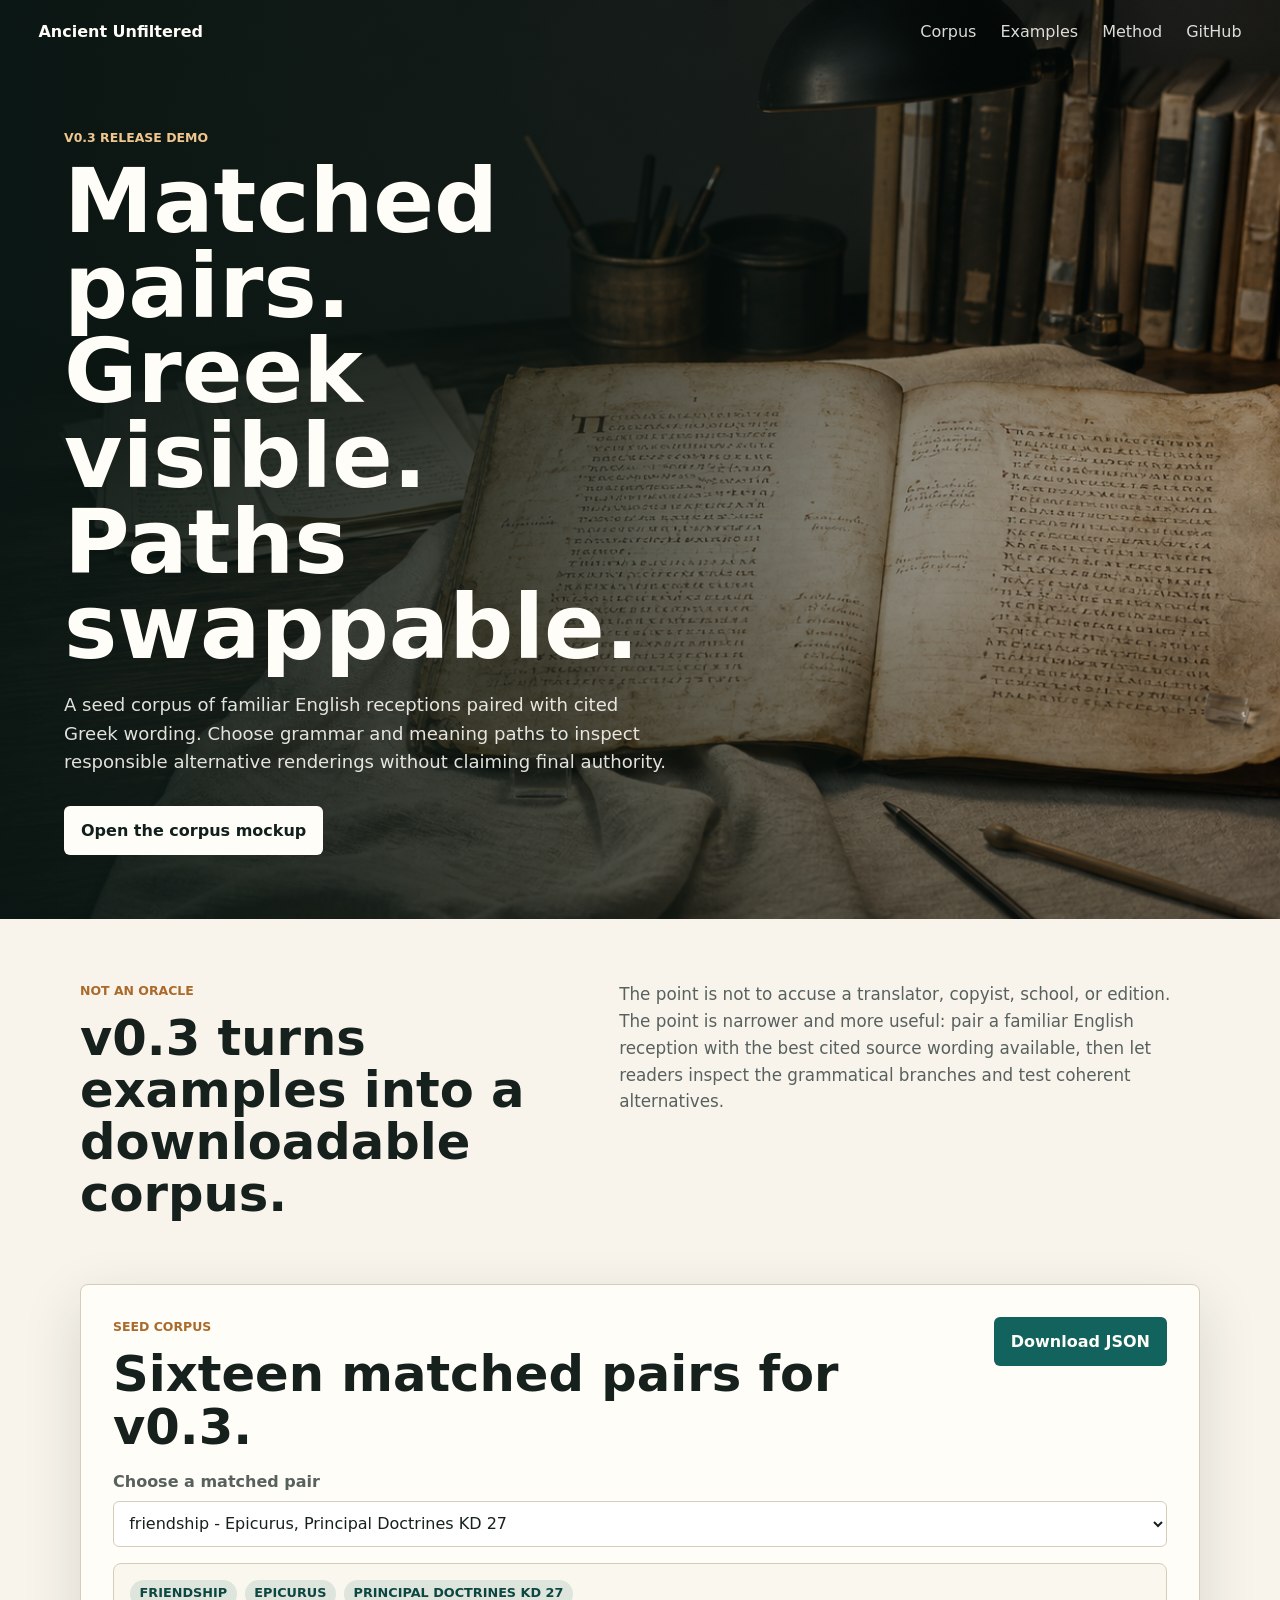
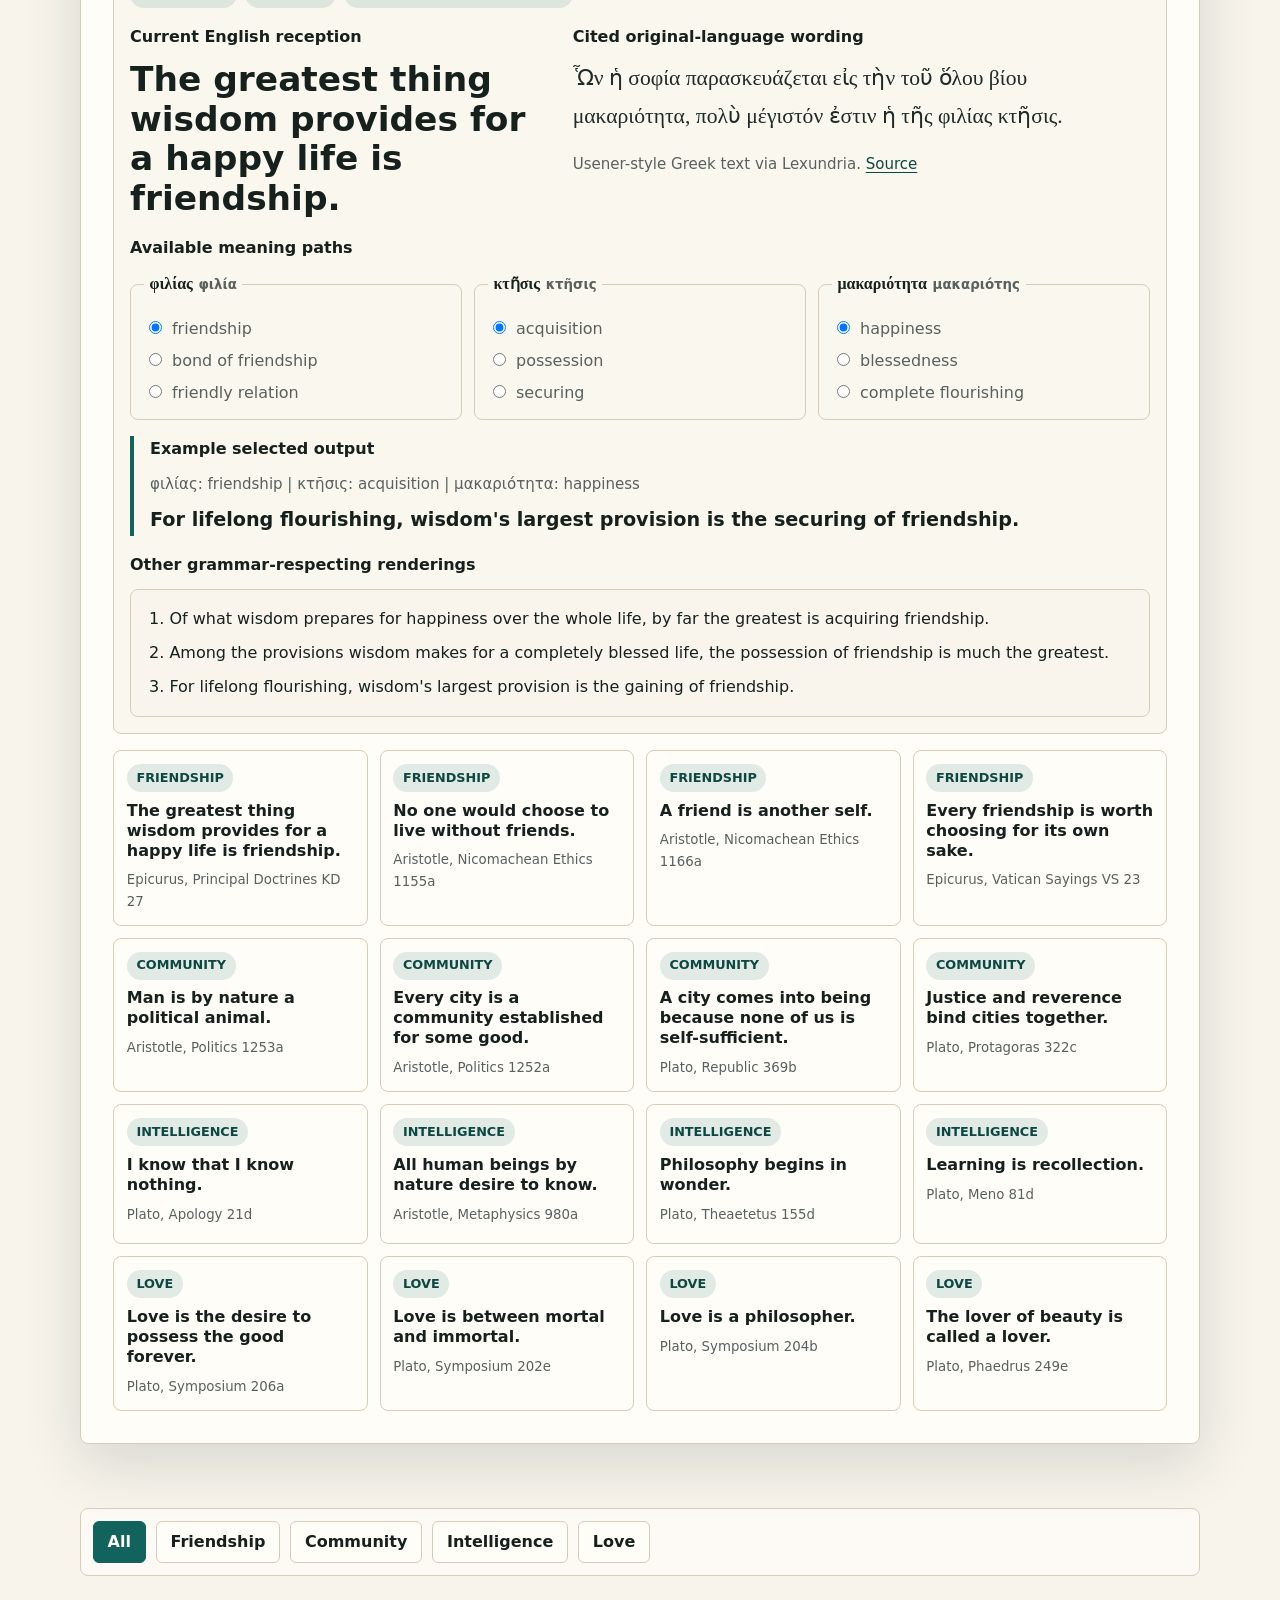
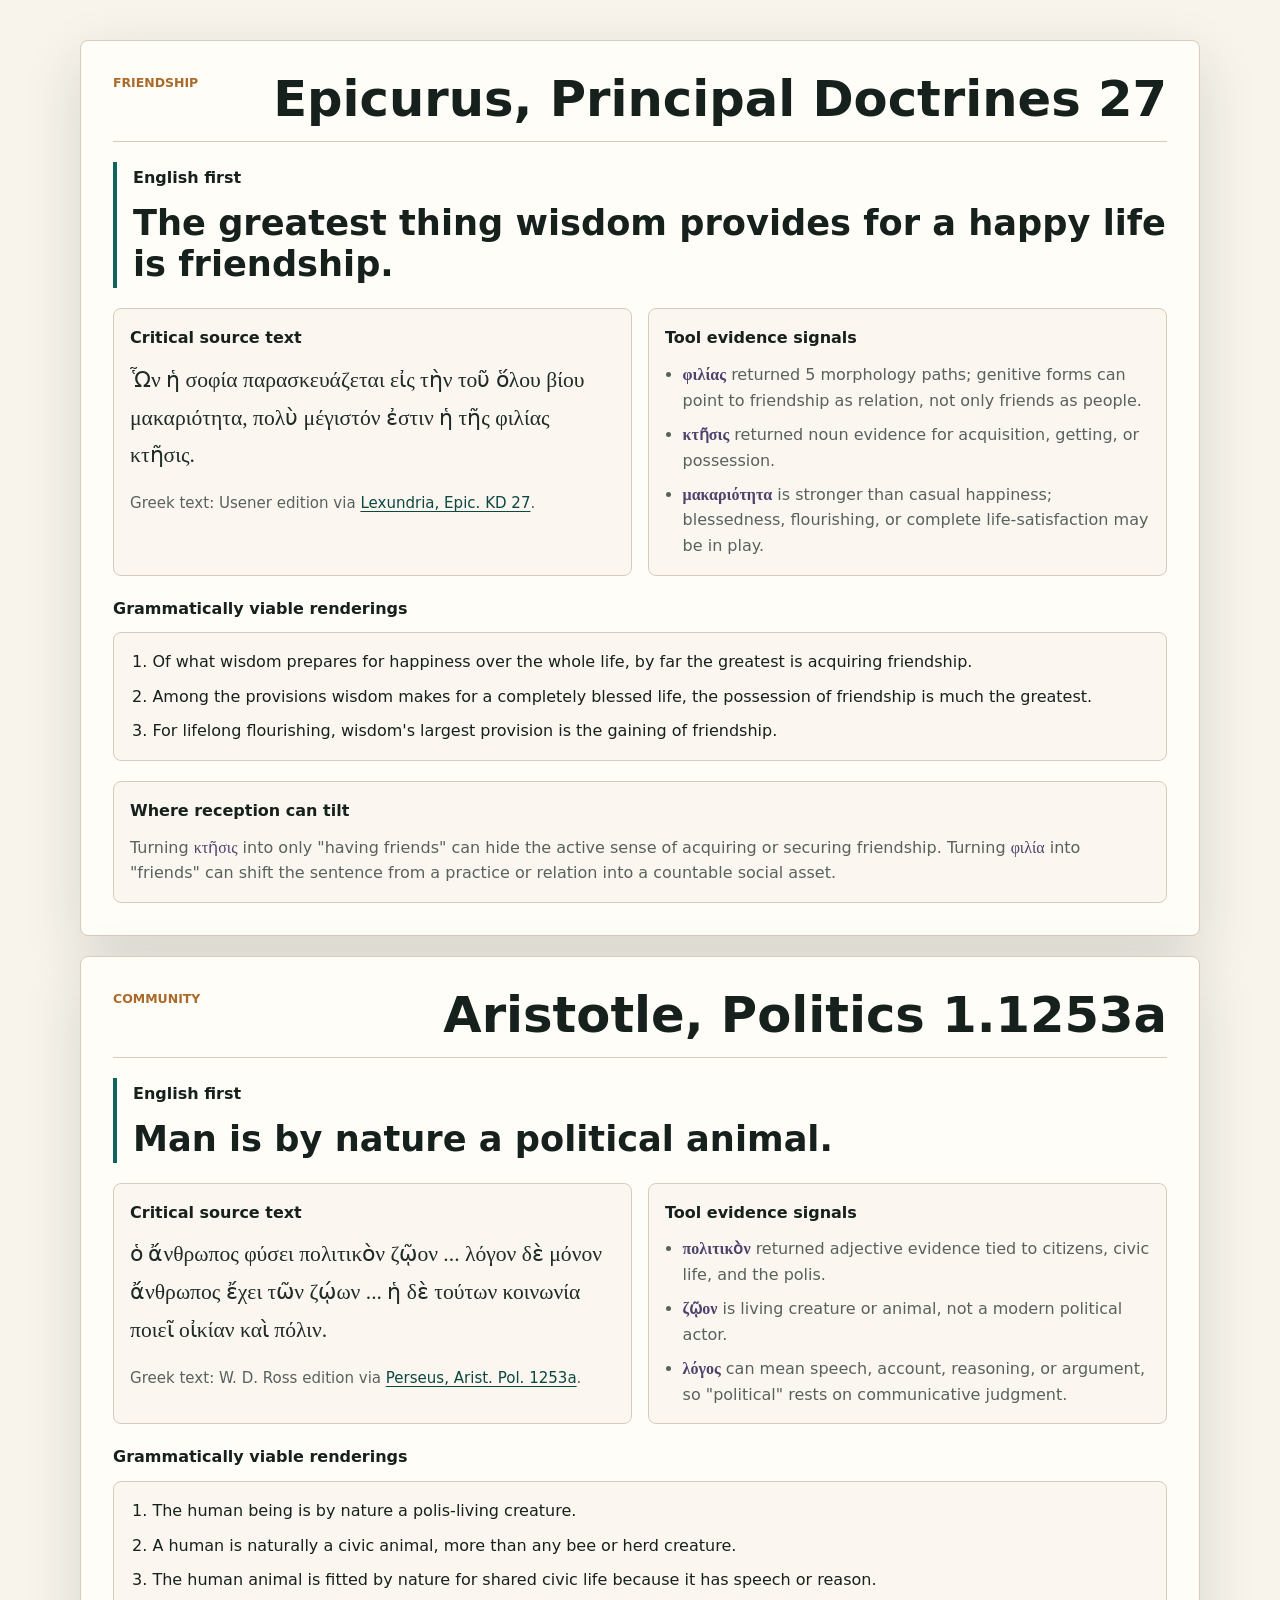
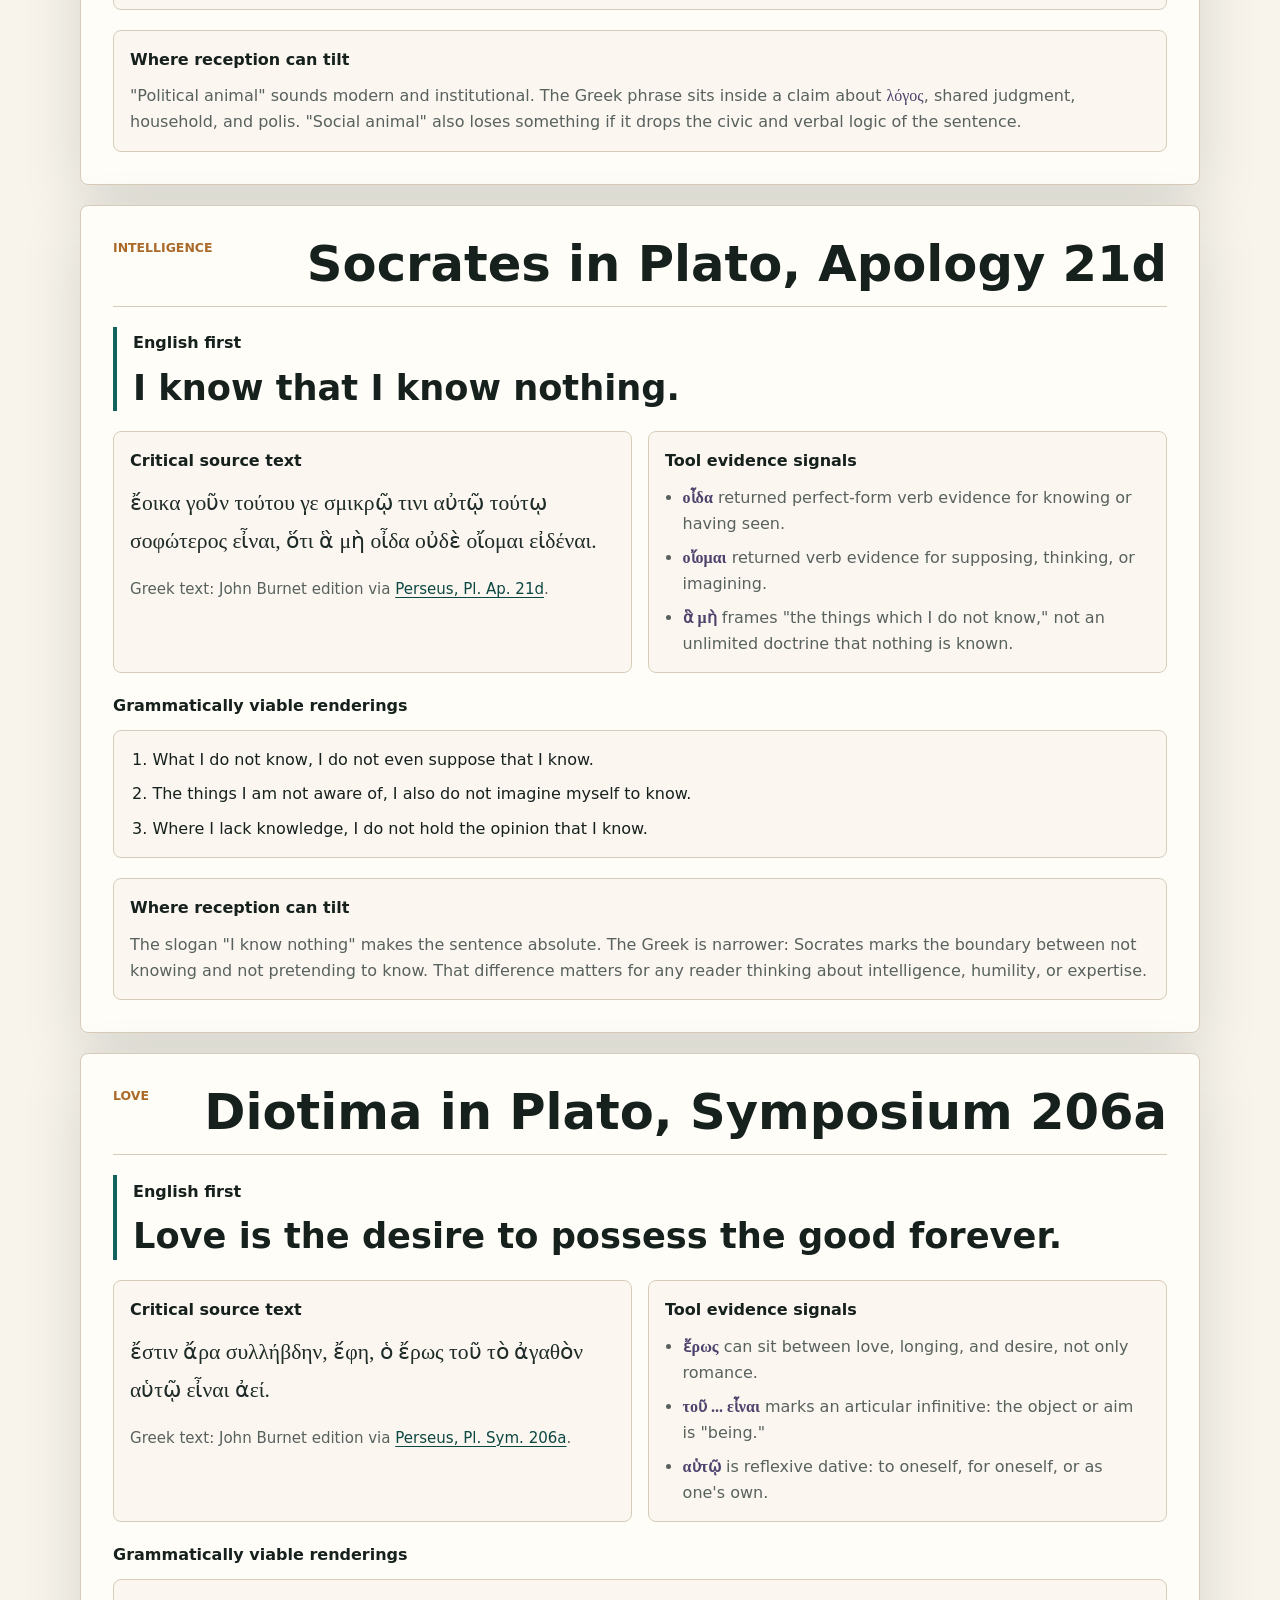
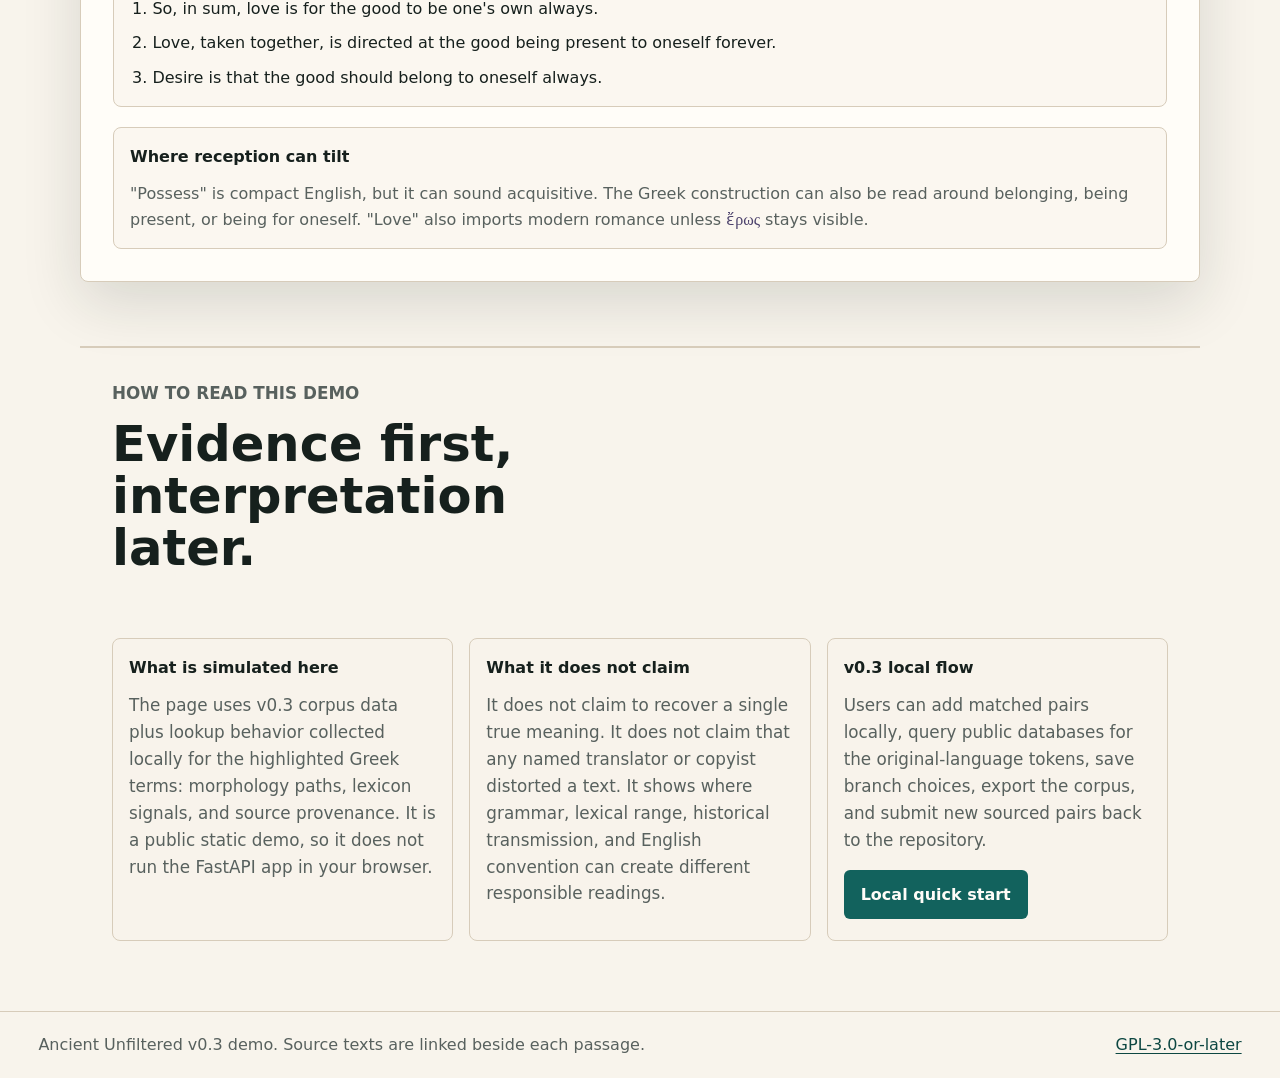
==== commit 64be5674: "Release v0.3 matched-pair corpus explorer" ====
--- a/docs/index.html
+++ b/docs/index.html
@@ -23,12 +23,12 @@
         </div>
       </nav>
       <section class="hero-copy" id="top">
-        <p class="eyebrow">v0.3 planning demo</p>
+        <p class="eyebrow">v0.3 release demo</p>
         <h1>Matched pairs.<br>Greek visible.<br>Paths swappable.</h1>
         <p>
           A seed corpus of familiar English receptions paired with cited Greek
-          wording. Choose grammar and meaning paths to see how a responsible
-          alternative translation can emerge without claiming final authority.
+          wording. Choose grammar and meaning paths to inspect responsible
+          alternative renderings without claiming final authority.
         </p>
         <a class="primary-link" href="#corpus">Open the corpus mockup</a>
       </section>
@@ -303,7 +303,7 @@
           <section>
             <h3>What is simulated here</h3>
             <p>
-              The page uses live v0.2 lookup behavior collected locally for the
+              The page uses v0.3 corpus data plus lookup behavior collected locally for the
               highlighted Greek terms: morphology paths, lexicon signals, and
               source provenance. It is a public static demo, so it does not run
               the FastAPI app in your browser.
@@ -319,9 +319,9 @@
             </p>
           </section>
           <section>
-            <h3>v0.3 target flow</h3>
-            <p>
-              Users will add matched pairs locally, query public databases for
+            <h3>v0.3 local flow</h3>
+            <p>
+              Users can add matched pairs locally, query public databases for
               the original-language tokens, save branch choices, export the
               corpus, and submit new sourced pairs back to the repository.
             </p>
@@ -332,7 +332,7 @@
     </main>
 
     <footer class="footer">
-      <p>Ancient Unfiltered v0.2 demo. Source texts are linked beside each passage.</p>
+      <p>Ancient Unfiltered v0.3 demo. Source texts are linked beside each passage.</p>
       <a href="https://github.com/filipzarzynski/ancient-unfiltered/blob/main/LICENSE">GPL-3.0-or-later</a>
     </footer>
   </body>
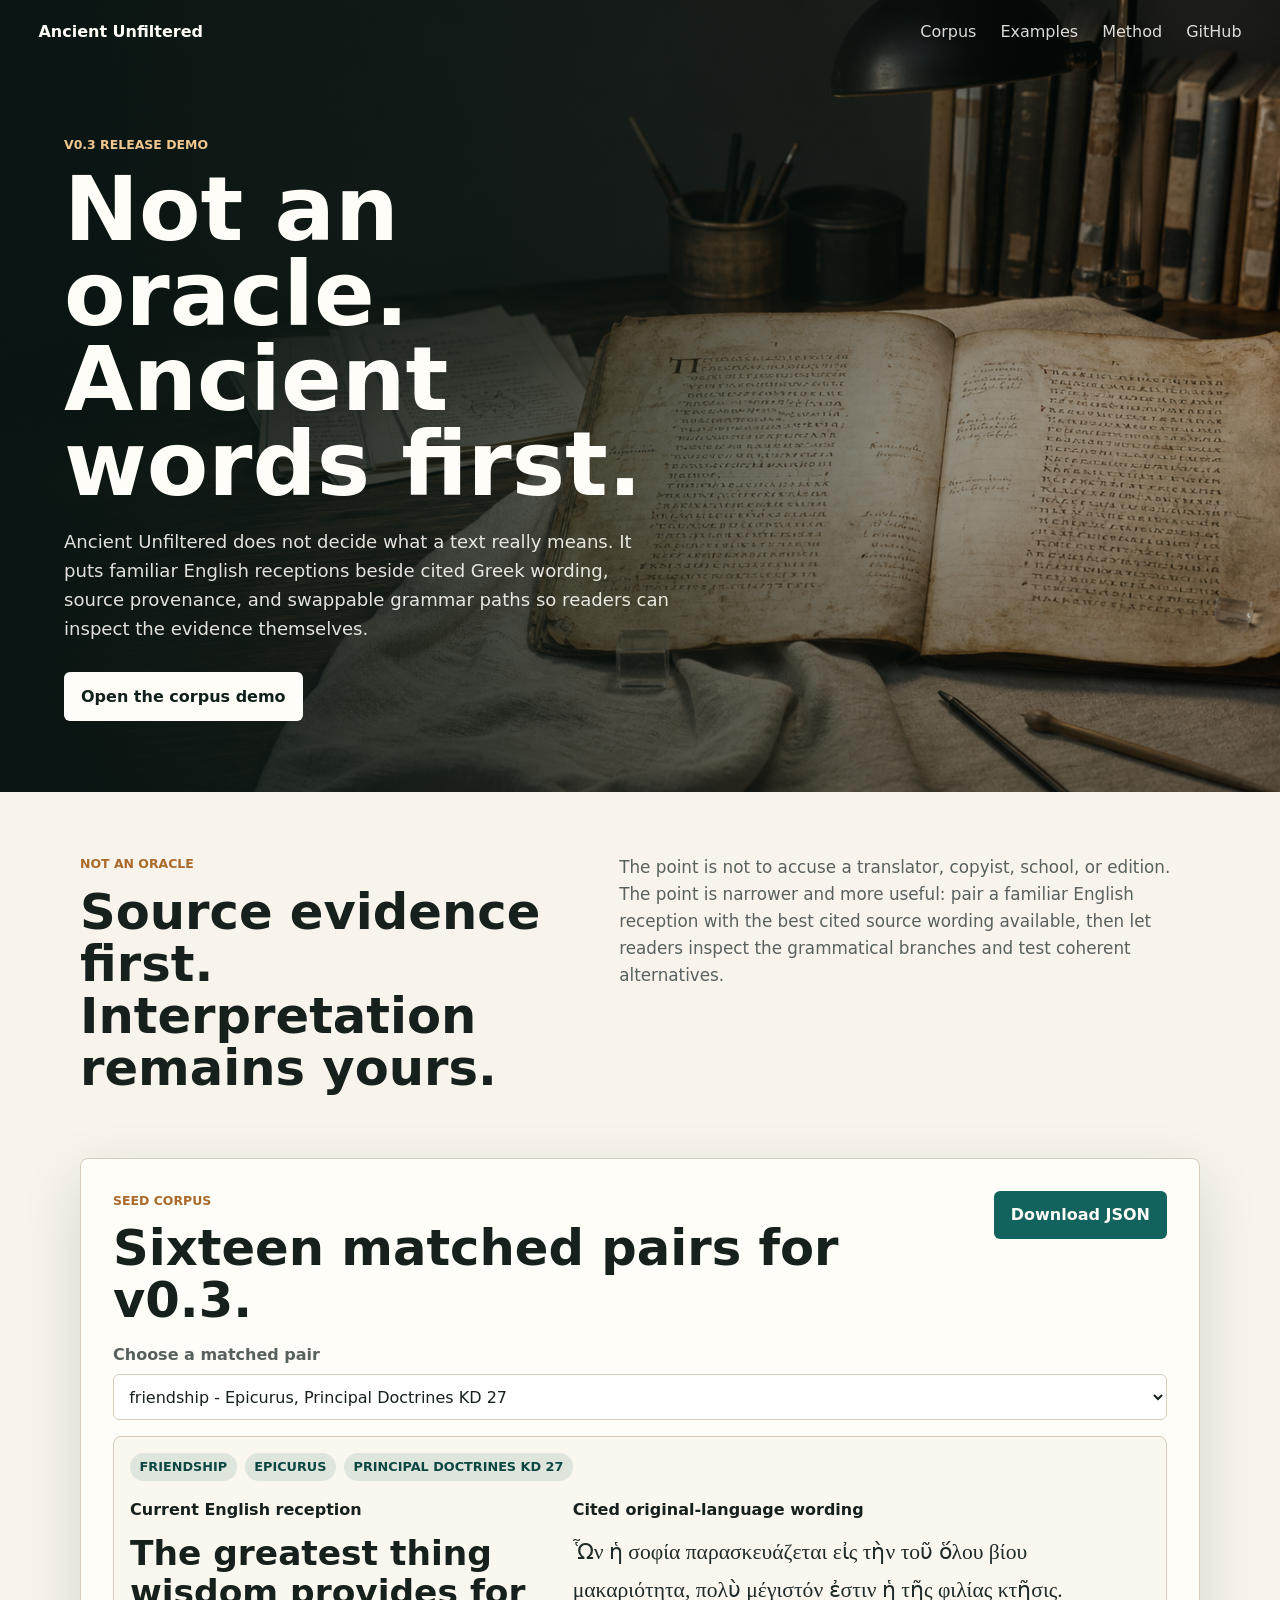
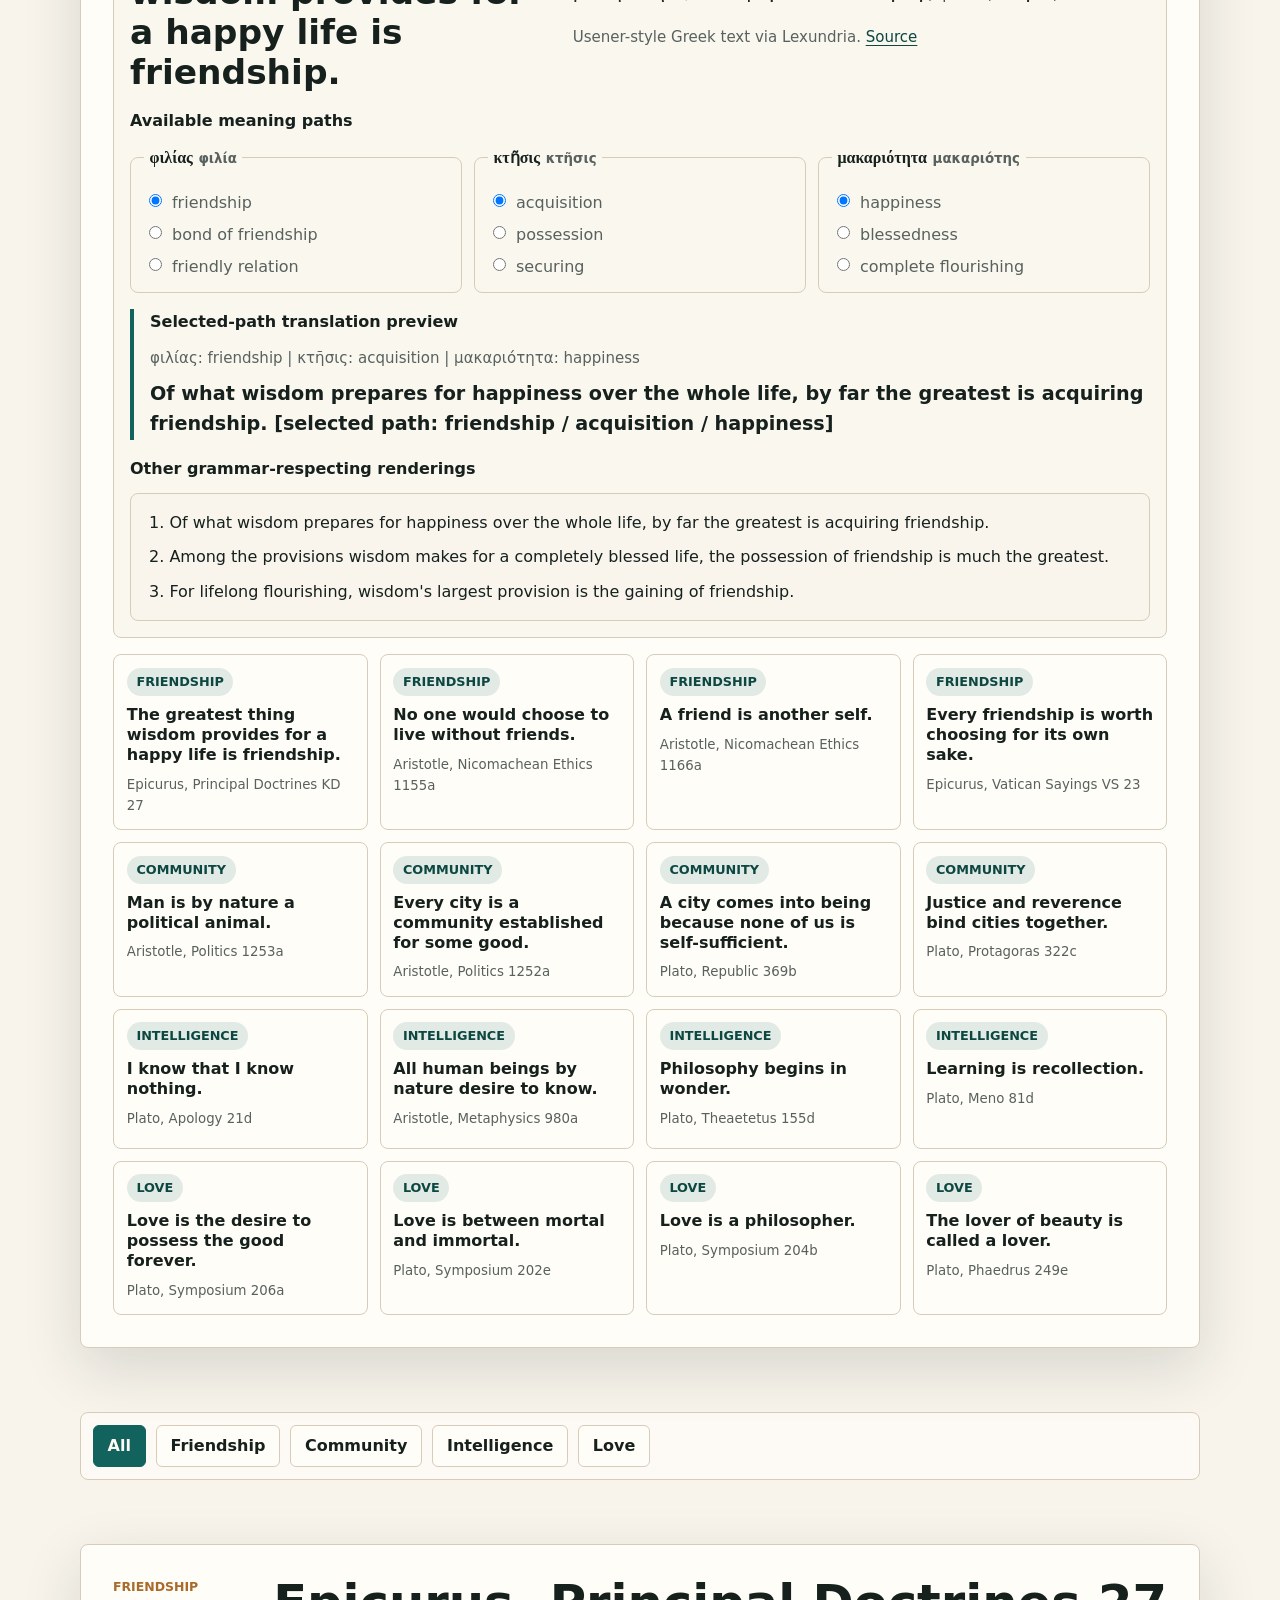
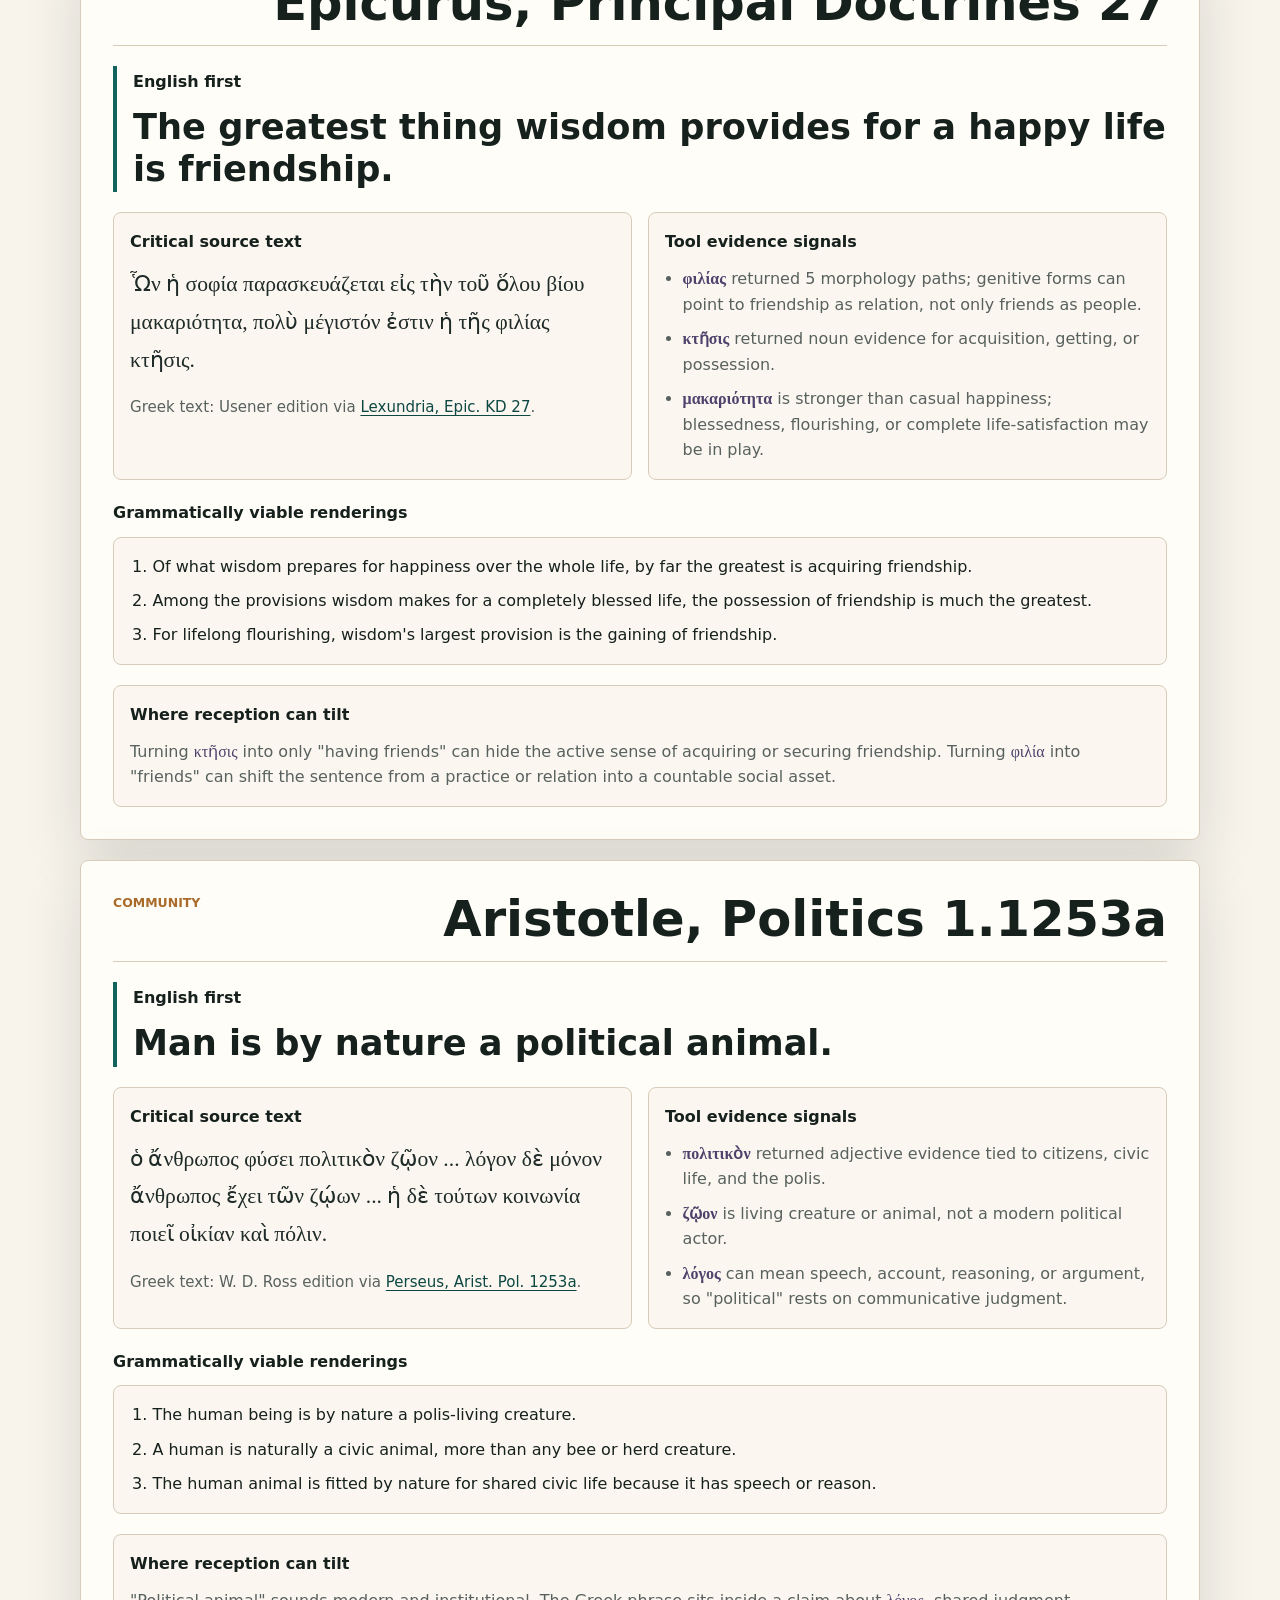
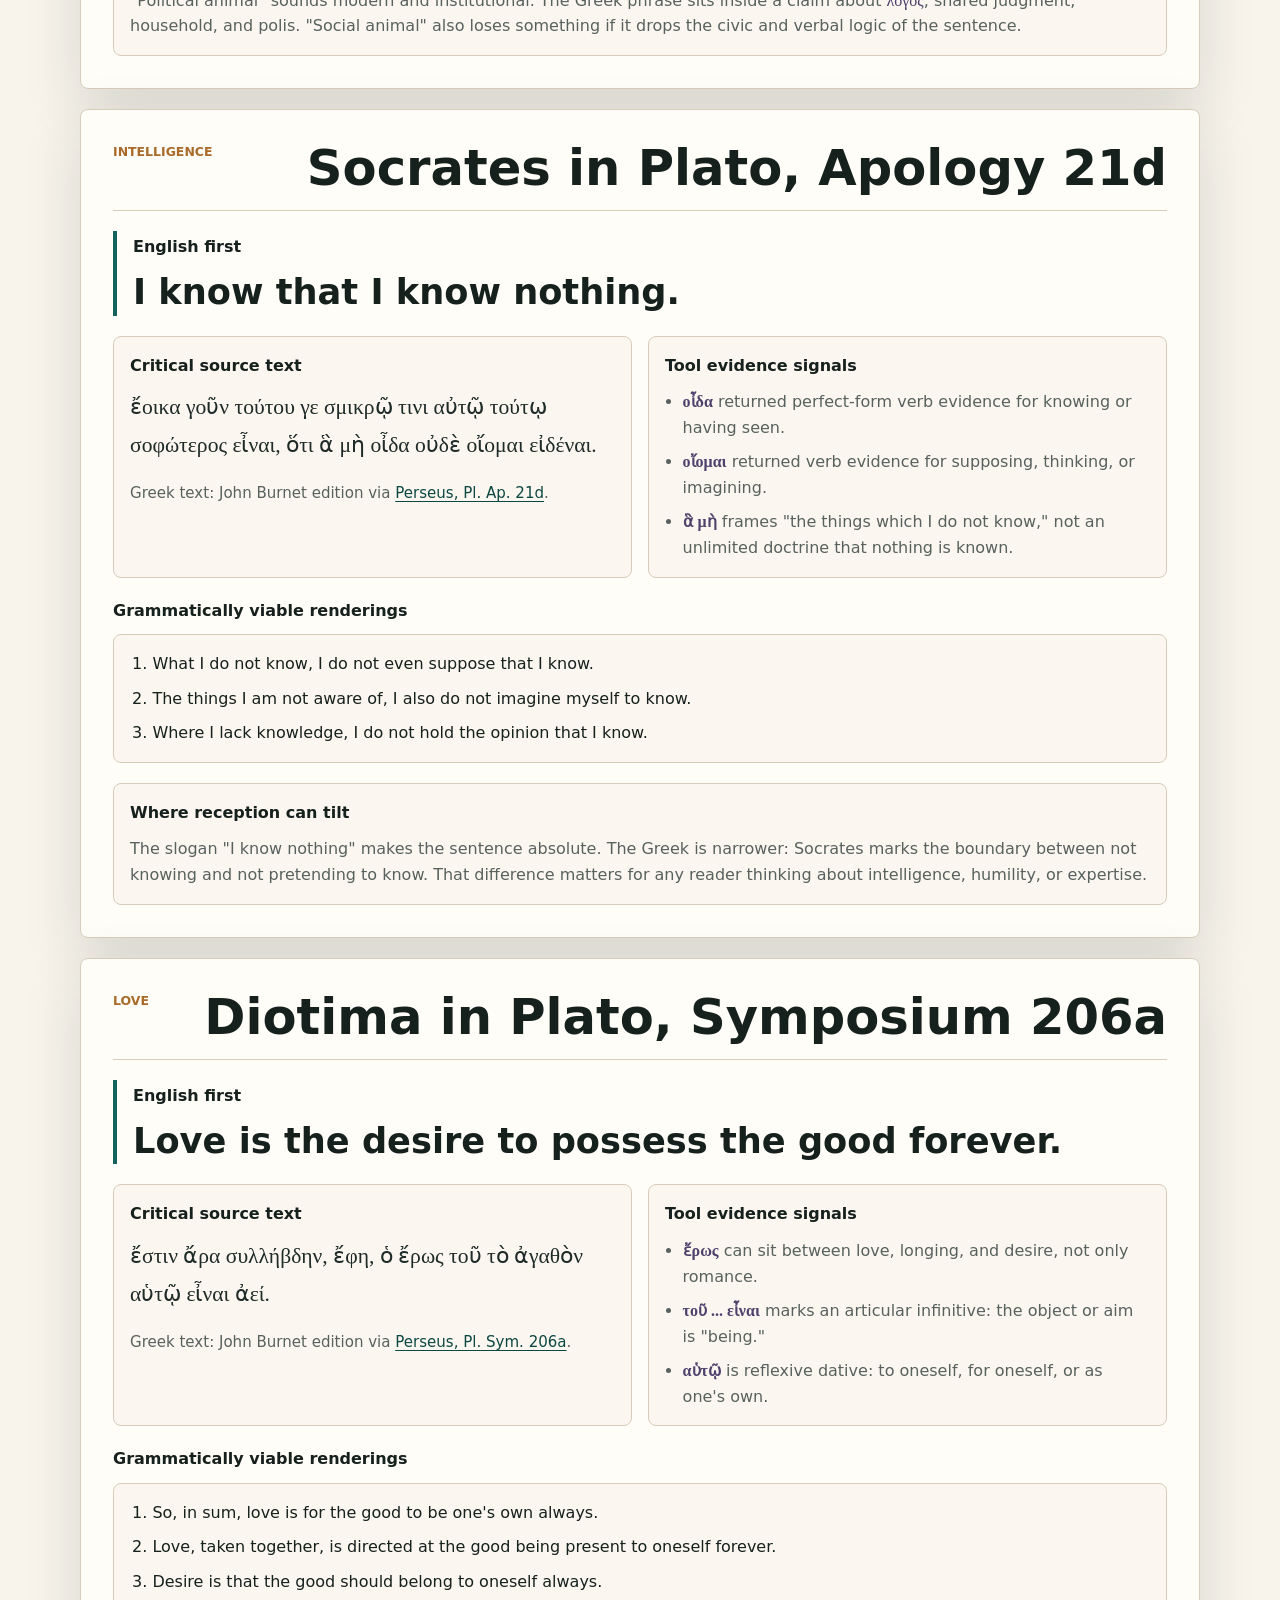
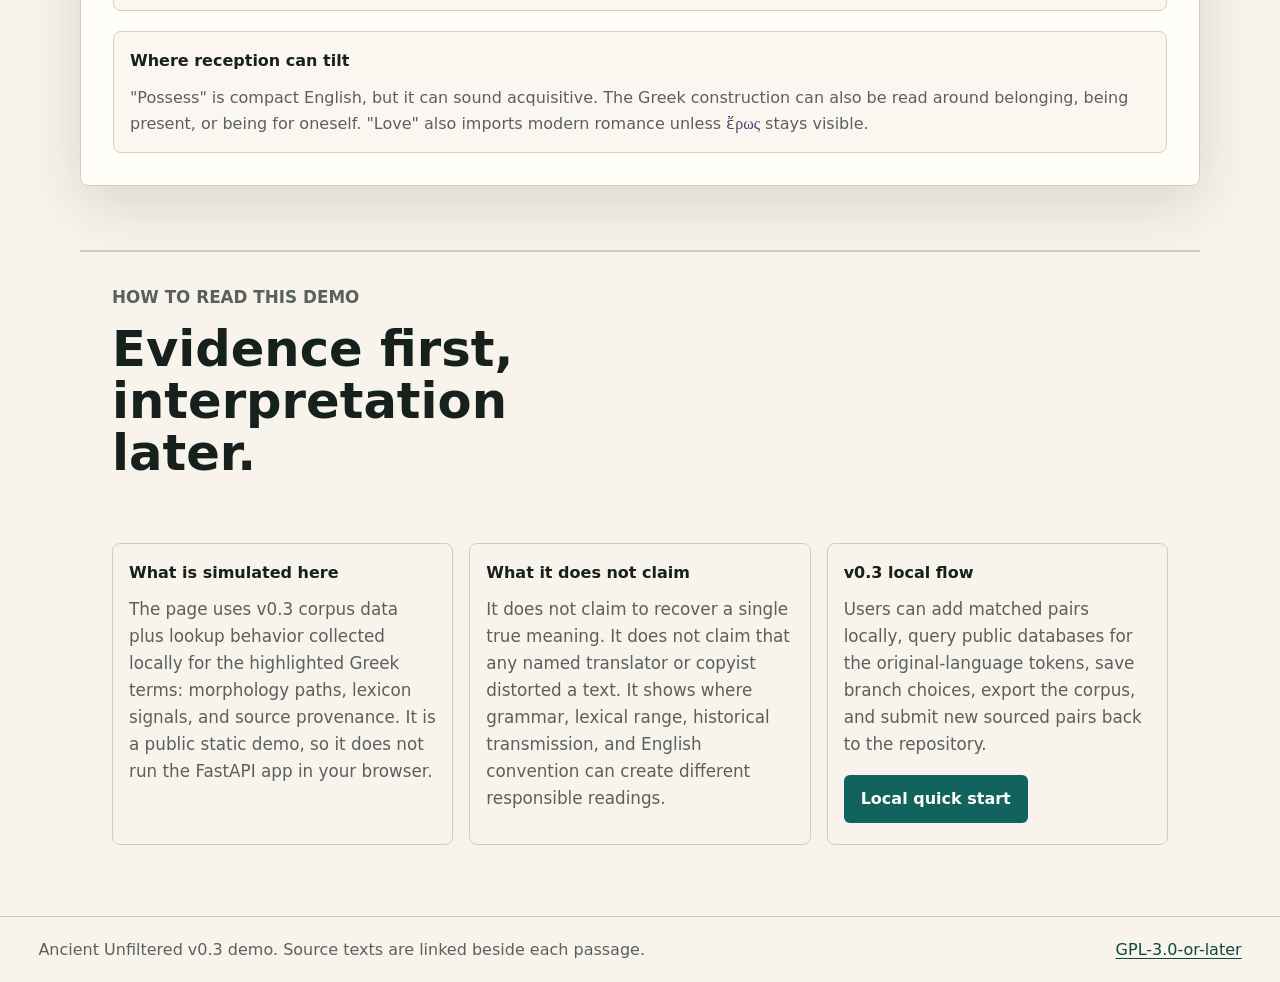
==== commit 7dbbd1a8: "Fix v0.3 path preview interactions" ====
--- a/docs/index.html
+++ b/docs/index.html
@@ -24,13 +24,14 @@
       </nav>
       <section class="hero-copy" id="top">
         <p class="eyebrow">v0.3 release demo</p>
-        <h1>Matched pairs.<br>Greek visible.<br>Paths swappable.</h1>
+        <h1>Not an oracle.<br>Ancient words first.</h1>
         <p>
-          A seed corpus of familiar English receptions paired with cited Greek
-          wording. Choose grammar and meaning paths to inspect responsible
-          alternative renderings without claiming final authority.
+          Ancient Unfiltered does not decide what a text really means. It puts
+          familiar English receptions beside cited Greek wording, source
+          provenance, and swappable grammar paths so readers can inspect the
+          evidence themselves.
         </p>
-        <a class="primary-link" href="#corpus">Open the corpus mockup</a>
+        <a class="primary-link" href="#corpus">Open the corpus demo</a>
       </section>
     </header>
 
@@ -38,7 +39,7 @@
       <section class="intro" aria-labelledby="intro-title">
         <div>
           <p class="eyebrow">Not an oracle</p>
-          <h2 id="intro-title">v0.3 turns examples into a downloadable corpus.</h2>
+          <h2 id="intro-title">Source evidence first. Interpretation remains yours.</h2>
         </div>
         <p>
           The point is not to accuse a translator, copyist, school, or edition.
